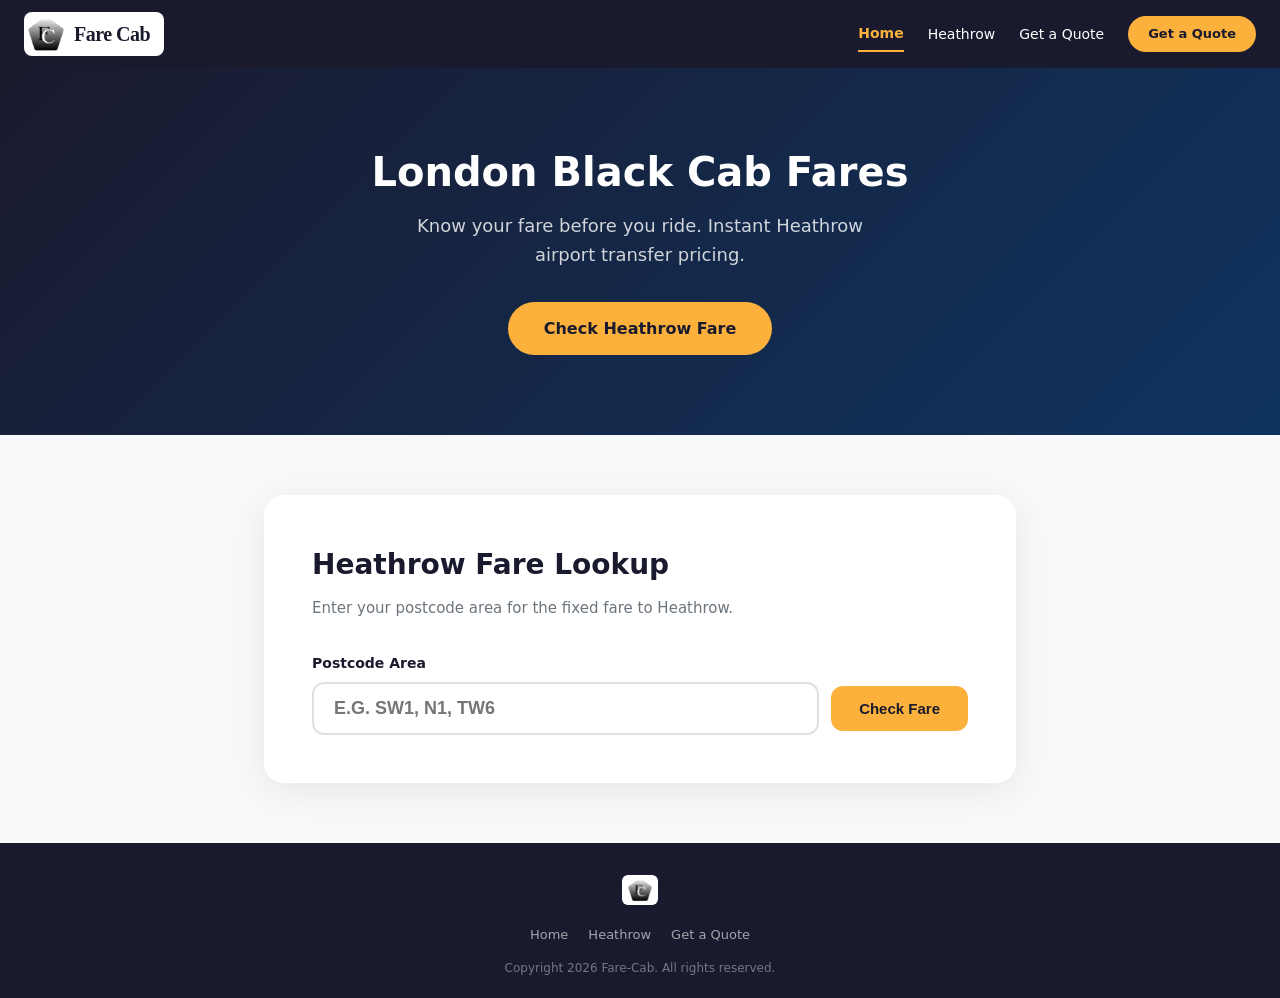
==== index.html @ 78f8176c "Homepage fare lookup, fix nav spacing, remove feature cards" ====
<!DOCTYPE html>
<html lang="en">
<head>
    <meta charset="UTF-8">
    <meta name="viewport" content="width=device-width, initial-scale=1.0">
    <link rel="icon" type="image/png" href="favicon-48.png" sizes="48x48"><link rel="icon" type="image/png" href="favicon-96.png" sizes="96x96"><link rel="icon" type="image/x-icon" href="favicon.ico" sizes="48x48">
    <title>Fare-Cab | London Black Cab Fares</title>
    <style>* { margin: 0; padding: 0; box-sizing: border-box; } body { font-family: 'Segoe UI', system-ui, -apple-system, sans-serif; color: #2d2d2d; line-height: 1.6; background: #f8f9fa; }
@media (max-width: 768px) {
.nav-links { display: none; flex-direction: column; position: absolute; top: 64px; left: 0; right: 0; background: #1a1a2e; padding: 20px; gap: 16px; z-index: 1000; }
.nav-links.open { display: flex; }
.nav-toggle { display: block; }
.nav-toggle span { display: block; width: 24px; height: 3px; background: #ffffff; margin: 5px 0; border-radius: 2px; transition: all .3s; }
.hero-title { font-size: 28px !important; }
.hero-sub { font-size: 15px !important; }
.lookup-card { padding: 28px 20px !important; }
.lookup-row { flex-direction: column !important; }
.quote-card { padding: 28px 20px !important; }
.quote-grid { grid-template-columns: 1fr !important; }
.fares-table-wrap { overflow-x: auto !important; }
}
@media (min-width: 769px) {
.nav-toggle { display: none; }
.nav-links { display: flex !important; gap: 24px; align-items: center; }
}
</style>
<style>.pf-1a887385 { padding: 60px 24px; max-width: 800px; margin: 0 auto; } 
.pf-fbf5e10d { background: #ffffff; border-radius: 20px; padding: 48px; box-shadow: 0 8px 40px rgba(0,0,0,0.08); } 
.pf-a11581a7 { font-size: 28px; font-weight: 700; color: #1a1a2e; margin-bottom: 8px; } 
.pf-2b8de749 { font-size: 15px; color: #6c757d; margin-bottom: 32px; } 
.pf-f66cd36b { font-size: 14px; font-weight: 600; color: #1a1a2e; display: block; margin-bottom: 8px; } 
.pf-32fd1089 { flex: 1; padding: 14px 20px; border: 2px solid #e0e0e0; border-radius: 12px; font-size: 18px; font-weight: 600; outline: none; transition: border-color 0.3s; text-transform: uppercase; } .pf-32fd1089:focus { border-color: #fbb13c; }
.pf-b61d4ce0 { background: #fbb13c; color: #1a1a2e; border: none; padding: 14px 28px; border-radius: 12px; font-size: 15px; font-weight: 700; cursor: pointer; white-space: nowrap; transition: background 0.3s; } .pf-b61d4ce0:hover { background: #e89f2c; }
.pf-0d9a05da { margin-top: 32px; padding: 24px; border-radius: 12px; display: none; } 
.pf-ad0eaaaa { background: linear-gradient(135deg, #1a1a2e 0%, #0f3460 100%); padding: 80px 24px; text-align: center; } 
.pf-1ff9defa { font-size: 40px; font-weight: 800; color: #ffffff; max-width: 600px; margin: 0 auto 16px; line-height: 1.2; } 
.pf-19fada97 { font-size: 18px; color: rgba(255,255,255,0.8); max-width: 500px; margin: 0 auto 32px; } 
.pf-fe93c050 { display: inline-block; background: #fbb13c; color: #1a1a2e; padding: 14px 36px; border-radius: 50px; font-size: 16px; font-weight: 700; text-decoration: none; transition: background 0.3s; } .pf-fe93c050:hover { background: #e89f2c; }
.pf-1504d279 { background: #1a1a2e; padding: 12px 24px; display: flex; align-items: center; justify-content: space-between; position: relative; } 
.pf-ad678292 { background: #ffffff; border-radius: 8px; padding: 4px 14px 4px 4px; display: inline-flex; align-items: center; gap: 10px; text-decoration: none; } 
.pf-19cdc2f0 { height: 36px; width: auto; display: block; } 
.pf-db6f24de { font-family: 'Times New Roman', Times, serif; font-size: 20px; font-weight: 700; color: #1a1a2e; letter-spacing: -0.5px; } 
.pf-901da50d { color: #ffffff; font-size: 14px; font-weight: 500; padding: 6px 0; text-decoration: none; transition: color 0.3s; } .pf-901da50d:hover { color: #fbb13c; }
.pf-6b4caa0c { color: #fbb13c; font-size: 14px; font-weight: 600; padding: 6px 0; text-decoration: none; border-bottom: 2px solid #fbb13c; } 
.pf-d33b09c8 { background: #fbb13c; color: #1a1a2e; padding: 8px 20px; border-radius: 50px; font-size: 13px; font-weight: 700; text-decoration: none; transition: background 0.3s; } .pf-d33b09c8:hover { background: #e89f2c; }
.pf-df01ed4a { background: #1a1a2e; color: #ffffff; padding: 32px 24px 20px; text-align: center; } 
.pf-5fcde384 { background: #ffffff; border-radius: 6px; padding: 3px 6px; display: inline-flex; align-items: center; margin-bottom: 8px; } 
.pf-787fdebc { height: 24px; width: auto; display: block; } 
.pf-9a309d29 { color: rgba(255,255,255,0.6); font-size: 13px; text-decoration: none; margin: 0 10px; transition: color 0.3s; } .pf-9a309d29:hover { color: #fbb13c; }
.pf-4c29e774 { font-size: 12px; color: rgba(255,255,255,0.4); margin-top: 12px; } </style>
</head>
<body>
    
    <script>
    function toggleNav() {
        document.getElementById('nav-links').classList.toggle('open');
    }
    </script>
    <nav class="pf-1504d279"><a href="index.html" class="pf-ad678292"><img src="logo.png" alt="Fare-Cab" class="pf-19cdc2f0" /><span class="pf-db6f24de">Fare Cab</span></a><div class="nav-toggle" onclick="toggleNav()"><span></span><span></span><span></span></div><div id="nav-links" class="nav-links"><a href="index.html" class="pf-6b4caa0c">Home</a><a href="heathrow.html" class="pf-901da50d">Heathrow</a><a href="quote.html" class="pf-901da50d">Get a Quote</a><a href="quote.html" class="pf-d33b09c8">Get a Quote</a></div></nav><section class="pf-ad0eaaaa"><h1 class="pf-1ff9defa" style="font-size: 40px;">London Black Cab Fares</h1><p class="pf-19fada97">Know your fare before you ride. Instant Heathrow airport transfer pricing.</p><a href="heathrow.html" class="pf-fe93c050">Check Heathrow Fare</a></section><section class="pf-1a887385"><div class="pf-fbf5e10d">
    <script>
    const FARES = {"BR1":{"cost":55.0,"zone":"Bromley"},"BR3":{"cost":58.0,"zone":"Beckenham"},"CR0":{"cost":45.0,"zone":"Croydon"},"CR2":{"cost":48.0,"zone":"South Croydon"},"DA1":{"cost":65.0,"zone":"Dartford"},"DA5":{"cost":68.0,"zone":"Bexley"},"E1":{"cost":52.0,"zone":"Whitechapel"},"E14":{"cost":48.0,"zone":"Canary Wharf"},"E15":{"cost":50.0,"zone":"Stratford"},"E2":{"cost":55.0,"zone":"Bethnal Green"},"EC1":{"cost":42.0,"zone":"Clerkenwell"},"EC2":{"cost":40.0,"zone":"City of London"},"EC4":{"cost":44.0,"zone":"Fleet Street"},"EN1":{"cost":60.0,"zone":"Enfield"},"EN3":{"cost":62.0,"zone":"Enfield Highway"},"EN5":{"cost":58.0,"zone":"Barnet"},"HA0":{"cost":28.0,"zone":"Wembley"},"HA1":{"cost":30.0,"zone":"Harrow"},"HA4":{"cost":35.0,"zone":"Ruislip"},"HA5":{"cost":32.0,"zone":"Pinner"},"HA7":{"cost":35.0,"zone":"Stanmore"},"HA9":{"cost":25.0,"zone":"Wembley Park"},"IG1":{"cost":60.0,"zone":"Ilford"},"IG3":{"cost":62.0,"zone":"Seven Kings"},"KT1":{"cost":28.0,"zone":"Kingston"},"KT3":{"cost":30.0,"zone":"New Malden"},"KT6":{"cost":32.0,"zone":"Surbiton"},"N1":{"cost":58.0,"zone":"Islington"},"N19":{"cost":65.0,"zone":"Archway"},"N5":{"cost":60.0,"zone":"Highbury"},"N7":{"cost":62.0,"zone":"Holloway"},"NW1":{"cost":50.0,"zone":"Camden"},"NW3":{"cost":52.0,"zone":"Hampstead"},"NW5":{"cost":55.0,"zone":"Kentish Town"},"NW8":{"cost":48.0,"zone":"St John's Wood"},"RM1":{"cost":70.0,"zone":"Romford"},"RM3":{"cost":72.0,"zone":"Harold Hill"},"SE1":{"cost":48.0,"zone":"South Bank"},"SE11":{"cost":50.0,"zone":"Lambeth"},"SE15":{"cost":55.0,"zone":"Peckham"},"SE5":{"cost":52.0,"zone":"Camberwell"},"SM1":{"cost":35.0,"zone":"Sutton"},"SM5":{"cost":38.0,"zone":"Carshalton"},"SW1":{"cost":45.0,"zone":"Westminster"},"SW11":{"cost":55.0,"zone":"Battersea"},"SW15":{"cost":58.0,"zone":"Putney"},"SW19":{"cost":52.0,"zone":"Wimbledon"},"SW3":{"cost":48.0,"zone":"Knightsbridge"},"SW5":{"cost":42.0,"zone":"Earl's Court"},"SW7":{"cost":44.0,"zone":"South Kensington"},"TW1":{"cost":25.0,"zone":"Twickenham"},"TW3":{"cost":22.0,"zone":"Hounslow"},"TW6":{"cost":12.0,"zone":"Heathrow"},"TW8":{"cost":18.0,"zone":"Brentford"},"TW9":{"cost":28.0,"zone":"Richmond"},"UB1":{"cost":30.0,"zone":"Southall"},"UB3":{"cost":20.0,"zone":"Hayes"},"UB6":{"cost":25.0,"zone":"Greenford"},"W1":{"cost":38.0,"zone":"West End"},"W11":{"cost":42.0,"zone":"Notting Hill"},"W14":{"cost":44.0,"zone":"West Kensington"},"W2":{"cost":36.0,"zone":"Paddington"},"W8":{"cost":40.0,"zone":"Kensington"},"WC1":{"cost":40.0,"zone":"Bloomsbury"},"WC2":{"cost":38.0,"zone":"Covent Garden"}};
    function lookupFare() {
        const input = document.getElementById('pcode');
        const result = document.getElementById('fresult');
        const raw = input.value.trim().toUpperCase();
        if (!raw) {
            result.style.display = 'block'; result.style.background = '#fff3cd'; result.style.color = '#856404';
            result.innerHTML = 'Enter a postcode area like SW1 or N1.'; return;
        }
        const exact = FARES[raw];
        if (exact) {
            result.style.background = '#d4edda'; result.style.color = '#155724';
            result.innerHTML = '<div style="font-size:14px">Fare from <strong>'+raw+'</strong> ('+exact.zone+') to Heathrow:</div>' +
                '<div style="font-size:36px;font-weight:800;color:#1a1a2e">£'+exact.cost.toFixed(2)+'</div>';
            result.style.display = 'block'; return;
        }
        let match=null, ml=0;
        for(const k of Object.keys(FARES)) { if(raw.startsWith(k)&&k.length>ml){ match=k;ml=k.length; } }
        if(match) {
            const f=FARES[match];
            result.style.background='#d4edda'; result.style.color='#155724';
            result.innerHTML='<div style="font-size:14px">Fare from <strong>'+match+'</strong> ('+f.zone+') to Heathrow:</div>'+
                '<div style="font-size:36px;font-weight:800;color:#1a1a2e">£'+f.cost.toFixed(2)+'</div>';
        } else {
            result.style.background='#fff3cd'; result.style.color='#856404';
            result.innerHTML='No fare data for "'+raw+'". Try SW1 or N1.';
        }
        result.style.display='block';
    }
    document.addEventListener('DOMContentLoaded',function(){
        document.getElementById('pcode').addEventListener('keydown',function(e){if(e.key==='Enter')lookupFare();});
    });
    </script><h2 class="pf-a11581a7">Heathrow Fare Lookup</h2><p class="pf-2b8de749">Enter your postcode area for the fixed fare to Heathrow.</p><div class="pf-f66cd36b">Postcode Area</div><div style="display: flex; gap: 12px; align-items: center; flex-wrap: wrap;"><input type="text" id="pcode" class="pf-32fd1089" placeholder="e.g. SW1, N1, TW6" maxlength="4" style="text-transform: uppercase; flex: 1; min-width: 140px;" /><button class="pf-b61d4ce0" onclick="lookupFare()">Check Fare</button></div><div id="fresult" class="pf-0d9a05da"></div></div></section><footer class="pf-df01ed4a"><div class="pf-5fcde384"><img src="logo.png" alt="Fare-Cab" class="pf-787fdebc" /></div><div style="margin-top: 8px;"><a href="index.html" class="pf-9a309d29">Home</a><a href="heathrow.html" class="pf-9a309d29">Heathrow</a><a href="quote.html" class="pf-9a309d29">Get a Quote</a></div><p class="pf-4c29e774">Copyright 2026 Fare-Cab. All rights reserved.</p></footer>
    
</body>
</html>
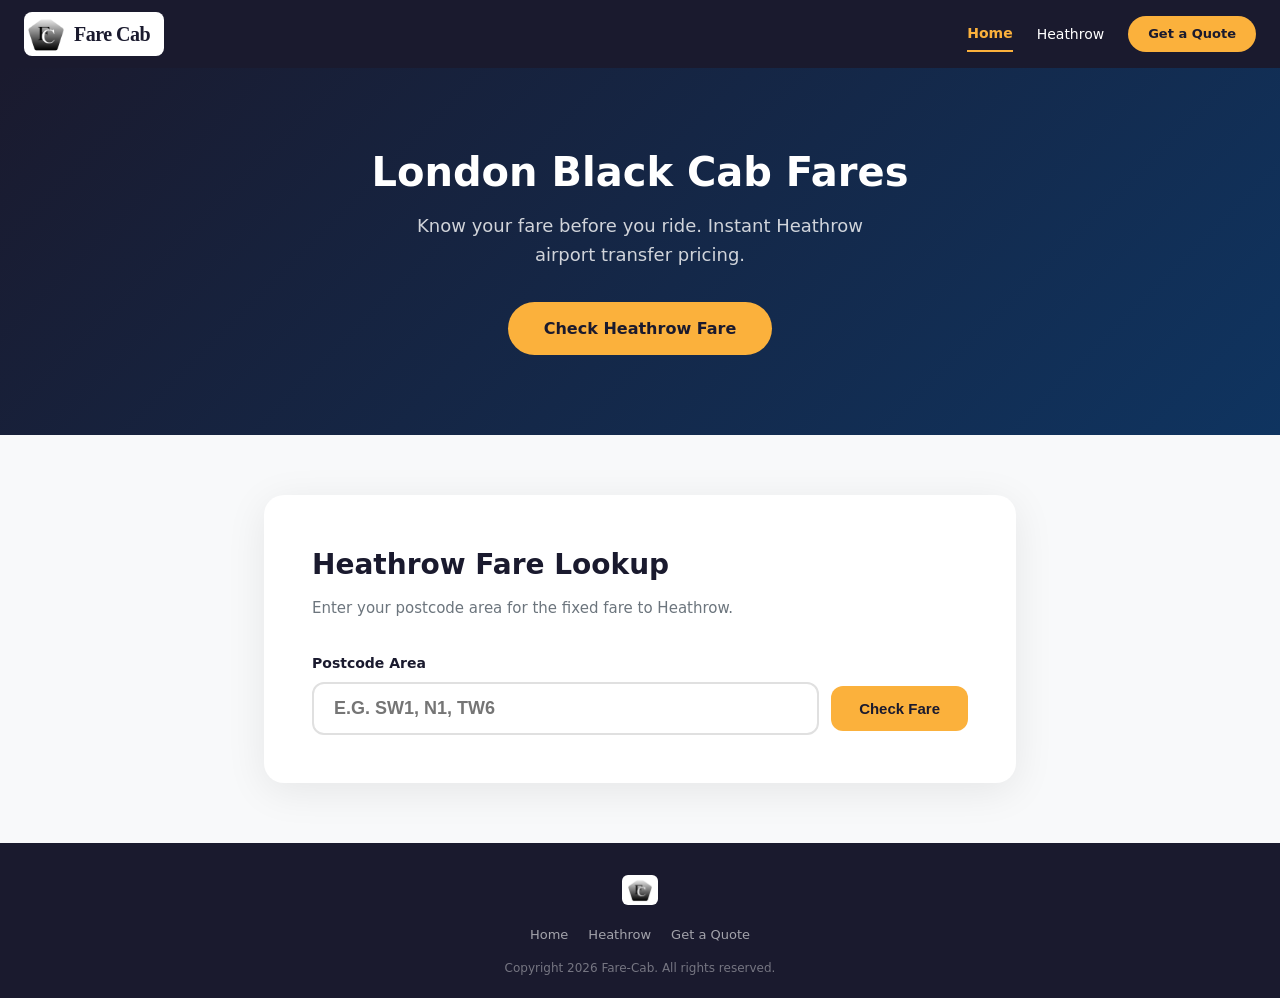
==== commit ba3c32b5: "Remove duplicate Get a Quote from nav links" ====
--- a/index.html
+++ b/index.html
@@ -56,7 +56,7 @@
         document.getElementById('nav-links').classList.toggle('open');
     }
     </script>
-    <nav class="pf-1504d279"><a href="index.html" class="pf-ad678292"><img src="logo.png" alt="Fare-Cab" class="pf-19cdc2f0" /><span class="pf-db6f24de">Fare Cab</span></a><div class="nav-toggle" onclick="toggleNav()"><span></span><span></span><span></span></div><div id="nav-links" class="nav-links"><a href="index.html" class="pf-6b4caa0c">Home</a><a href="heathrow.html" class="pf-901da50d">Heathrow</a><a href="quote.html" class="pf-901da50d">Get a Quote</a><a href="quote.html" class="pf-d33b09c8">Get a Quote</a></div></nav><section class="pf-ad0eaaaa"><h1 class="pf-1ff9defa" style="font-size: 40px;">London Black Cab Fares</h1><p class="pf-19fada97">Know your fare before you ride. Instant Heathrow airport transfer pricing.</p><a href="heathrow.html" class="pf-fe93c050">Check Heathrow Fare</a></section><section class="pf-1a887385"><div class="pf-fbf5e10d">
+    <nav class="pf-1504d279"><a href="index.html" class="pf-ad678292"><img src="logo.png" alt="Fare-Cab" class="pf-19cdc2f0" /><span class="pf-db6f24de">Fare Cab</span></a><div class="nav-toggle" onclick="toggleNav()"><span></span><span></span><span></span></div><div id="nav-links" class="nav-links"><a href="index.html" class="pf-6b4caa0c">Home</a><a href="heathrow.html" class="pf-901da50d">Heathrow</a><a href="quote.html" class="pf-d33b09c8">Get a Quote</a></div></nav><section class="pf-ad0eaaaa"><h1 class="pf-1ff9defa" style="font-size: 40px;">London Black Cab Fares</h1><p class="pf-19fada97">Know your fare before you ride. Instant Heathrow airport transfer pricing.</p><a href="heathrow.html" class="pf-fe93c050">Check Heathrow Fare</a></section><section class="pf-1a887385"><div class="pf-fbf5e10d">
     <script>
     const FARES = {"BR1":{"cost":55.0,"zone":"Bromley"},"BR3":{"cost":58.0,"zone":"Beckenham"},"CR0":{"cost":45.0,"zone":"Croydon"},"CR2":{"cost":48.0,"zone":"South Croydon"},"DA1":{"cost":65.0,"zone":"Dartford"},"DA5":{"cost":68.0,"zone":"Bexley"},"E1":{"cost":52.0,"zone":"Whitechapel"},"E14":{"cost":48.0,"zone":"Canary Wharf"},"E15":{"cost":50.0,"zone":"Stratford"},"E2":{"cost":55.0,"zone":"Bethnal Green"},"EC1":{"cost":42.0,"zone":"Clerkenwell"},"EC2":{"cost":40.0,"zone":"City of London"},"EC4":{"cost":44.0,"zone":"Fleet Street"},"EN1":{"cost":60.0,"zone":"Enfield"},"EN3":{"cost":62.0,"zone":"Enfield Highway"},"EN5":{"cost":58.0,"zone":"Barnet"},"HA0":{"cost":28.0,"zone":"Wembley"},"HA1":{"cost":30.0,"zone":"Harrow"},"HA4":{"cost":35.0,"zone":"Ruislip"},"HA5":{"cost":32.0,"zone":"Pinner"},"HA7":{"cost":35.0,"zone":"Stanmore"},"HA9":{"cost":25.0,"zone":"Wembley Park"},"IG1":{"cost":60.0,"zone":"Ilford"},"IG3":{"cost":62.0,"zone":"Seven Kings"},"KT1":{"cost":28.0,"zone":"Kingston"},"KT3":{"cost":30.0,"zone":"New Malden"},"KT6":{"cost":32.0,"zone":"Surbiton"},"N1":{"cost":58.0,"zone":"Islington"},"N19":{"cost":65.0,"zone":"Archway"},"N5":{"cost":60.0,"zone":"Highbury"},"N7":{"cost":62.0,"zone":"Holloway"},"NW1":{"cost":50.0,"zone":"Camden"},"NW3":{"cost":52.0,"zone":"Hampstead"},"NW5":{"cost":55.0,"zone":"Kentish Town"},"NW8":{"cost":48.0,"zone":"St John's Wood"},"RM1":{"cost":70.0,"zone":"Romford"},"RM3":{"cost":72.0,"zone":"Harold Hill"},"SE1":{"cost":48.0,"zone":"South Bank"},"SE11":{"cost":50.0,"zone":"Lambeth"},"SE15":{"cost":55.0,"zone":"Peckham"},"SE5":{"cost":52.0,"zone":"Camberwell"},"SM1":{"cost":35.0,"zone":"Sutton"},"SM5":{"cost":38.0,"zone":"Carshalton"},"SW1":{"cost":45.0,"zone":"Westminster"},"SW11":{"cost":55.0,"zone":"Battersea"},"SW15":{"cost":58.0,"zone":"Putney"},"SW19":{"cost":52.0,"zone":"Wimbledon"},"SW3":{"cost":48.0,"zone":"Knightsbridge"},"SW5":{"cost":42.0,"zone":"Earl's Court"},"SW7":{"cost":44.0,"zone":"South Kensington"},"TW1":{"cost":25.0,"zone":"Twickenham"},"TW3":{"cost":22.0,"zone":"Hounslow"},"TW6":{"cost":12.0,"zone":"Heathrow"},"TW8":{"cost":18.0,"zone":"Brentford"},"TW9":{"cost":28.0,"zone":"Richmond"},"UB1":{"cost":30.0,"zone":"Southall"},"UB3":{"cost":20.0,"zone":"Hayes"},"UB6":{"cost":25.0,"zone":"Greenford"},"W1":{"cost":38.0,"zone":"West End"},"W11":{"cost":42.0,"zone":"Notting Hill"},"W14":{"cost":44.0,"zone":"West Kensington"},"W2":{"cost":36.0,"zone":"Paddington"},"W8":{"cost":40.0,"zone":"Kensington"},"WC1":{"cost":40.0,"zone":"Bloomsbury"},"WC2":{"cost":38.0,"zone":"Covent Garden"}};
     function lookupFare() {
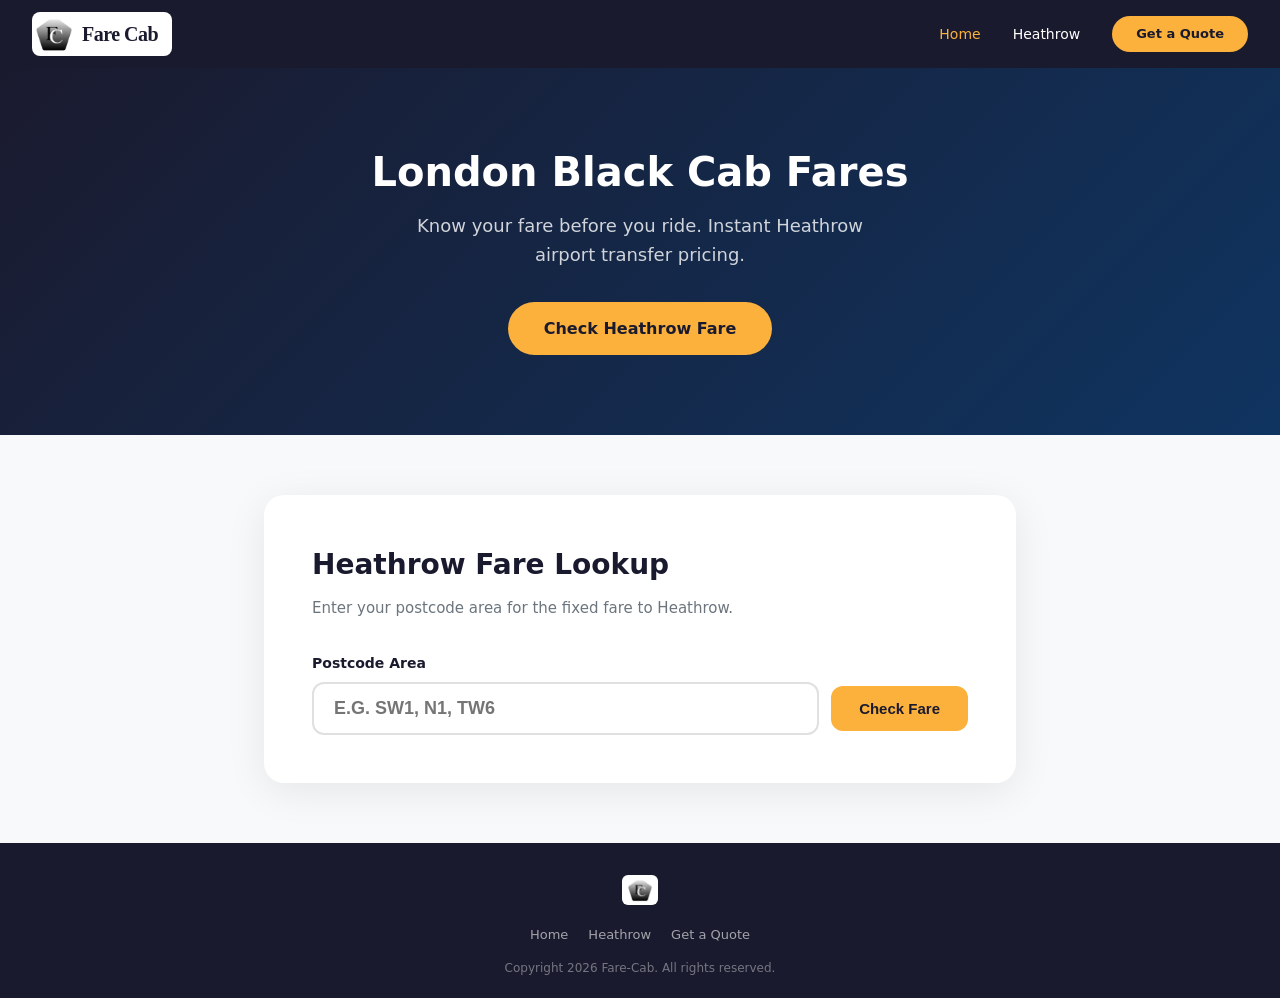
==== commit c8c93f51: "Fix nav spacing consistency across pages" ====
--- a/index.html
+++ b/index.html
@@ -7,7 +7,7 @@
     <title>Fare-Cab | London Black Cab Fares</title>
     <style>* { margin: 0; padding: 0; box-sizing: border-box; } body { font-family: 'Segoe UI', system-ui, -apple-system, sans-serif; color: #2d2d2d; line-height: 1.6; background: #f8f9fa; }
 @media (max-width: 768px) {
-.nav-links { display: none; flex-direction: column; position: absolute; top: 64px; left: 0; right: 0; background: #1a1a2e; padding: 20px; gap: 16px; z-index: 1000; }
+.nav-links { display: none; flex-direction: column; position: absolute; top: 64px; left: 0; right: 0; background: #1a1a2e; padding: 20px; gap: 20px; z-index: 1000; }
 .nav-links.open { display: flex; }
 .nav-toggle { display: block; }
 .nav-toggle span { display: block; width: 24px; height: 3px; background: #ffffff; margin: 5px 0; border-radius: 2px; transition: all .3s; }
@@ -21,7 +21,7 @@
 }
 @media (min-width: 769px) {
 .nav-toggle { display: none; }
-.nav-links { display: flex !important; gap: 24px; align-items: center; }
+.nav-links { display: flex !important; gap: 32px; align-items: center; }
 }
 </style>
 <style>.pf-1a887385 { padding: 60px 24px; max-width: 800px; margin: 0 auto; } 
@@ -36,13 +36,13 @@
 .pf-1ff9defa { font-size: 40px; font-weight: 800; color: #ffffff; max-width: 600px; margin: 0 auto 16px; line-height: 1.2; } 
 .pf-19fada97 { font-size: 18px; color: rgba(255,255,255,0.8); max-width: 500px; margin: 0 auto 32px; } 
 .pf-fe93c050 { display: inline-block; background: #fbb13c; color: #1a1a2e; padding: 14px 36px; border-radius: 50px; font-size: 16px; font-weight: 700; text-decoration: none; transition: background 0.3s; } .pf-fe93c050:hover { background: #e89f2c; }
-.pf-1504d279 { background: #1a1a2e; padding: 12px 24px; display: flex; align-items: center; justify-content: space-between; position: relative; } 
+.pf-78eaae21 { background: #1a1a2e; padding: 12px 32px; display: flex; align-items: center; justify-content: space-between; position: relative; } 
 .pf-ad678292 { background: #ffffff; border-radius: 8px; padding: 4px 14px 4px 4px; display: inline-flex; align-items: center; gap: 10px; text-decoration: none; } 
 .pf-19cdc2f0 { height: 36px; width: auto; display: block; } 
 .pf-db6f24de { font-family: 'Times New Roman', Times, serif; font-size: 20px; font-weight: 700; color: #1a1a2e; letter-spacing: -0.5px; } 
-.pf-901da50d { color: #ffffff; font-size: 14px; font-weight: 500; padding: 6px 0; text-decoration: none; transition: color 0.3s; } .pf-901da50d:hover { color: #fbb13c; }
-.pf-6b4caa0c { color: #fbb13c; font-size: 14px; font-weight: 600; padding: 6px 0; text-decoration: none; border-bottom: 2px solid #fbb13c; } 
-.pf-d33b09c8 { background: #fbb13c; color: #1a1a2e; padding: 8px 20px; border-radius: 50px; font-size: 13px; font-weight: 700; text-decoration: none; transition: background 0.3s; } .pf-d33b09c8:hover { background: #e89f2c; }
+.pf-ea7c2ae4 { color: #ffffff; font-size: 14px; font-weight: 500; padding: 8px 0; text-decoration: none; transition: color 0.3s; } .pf-ea7c2ae4:hover { color: #fbb13c; }
+.pf-c672b7ba { color: #fbb13c; font-size: 14px; font-weight: 500; padding: 8px 0; text-decoration: none; } 
+.pf-2a8c8ec6 { background: #fbb13c; color: #1a1a2e; padding: 8px 24px; border-radius: 50px; font-size: 13px; font-weight: 700; text-decoration: none; transition: background 0.3s; } .pf-2a8c8ec6:hover { background: #e89f2c; }
 .pf-df01ed4a { background: #1a1a2e; color: #ffffff; padding: 32px 24px 20px; text-align: center; } 
 .pf-5fcde384 { background: #ffffff; border-radius: 6px; padding: 3px 6px; display: inline-flex; align-items: center; margin-bottom: 8px; } 
 .pf-787fdebc { height: 24px; width: auto; display: block; } 
@@ -56,7 +56,7 @@
         document.getElementById('nav-links').classList.toggle('open');
     }
     </script>
-    <nav class="pf-1504d279"><a href="index.html" class="pf-ad678292"><img src="logo.png" alt="Fare-Cab" class="pf-19cdc2f0" /><span class="pf-db6f24de">Fare Cab</span></a><div class="nav-toggle" onclick="toggleNav()"><span></span><span></span><span></span></div><div id="nav-links" class="nav-links"><a href="index.html" class="pf-6b4caa0c">Home</a><a href="heathrow.html" class="pf-901da50d">Heathrow</a><a href="quote.html" class="pf-d33b09c8">Get a Quote</a></div></nav><section class="pf-ad0eaaaa"><h1 class="pf-1ff9defa" style="font-size: 40px;">London Black Cab Fares</h1><p class="pf-19fada97">Know your fare before you ride. Instant Heathrow airport transfer pricing.</p><a href="heathrow.html" class="pf-fe93c050">Check Heathrow Fare</a></section><section class="pf-1a887385"><div class="pf-fbf5e10d">
+    <nav class="pf-78eaae21"><a href="index.html" class="pf-ad678292"><img src="logo.png" alt="Fare-Cab" class="pf-19cdc2f0" /><span class="pf-db6f24de">Fare Cab</span></a><div class="nav-toggle" onclick="toggleNav()"><span></span><span></span><span></span></div><div id="nav-links" class="nav-links"><a href="index.html" class="pf-c672b7ba">Home</a><a href="heathrow.html" class="pf-ea7c2ae4">Heathrow</a><a href="quote.html" class="pf-2a8c8ec6">Get a Quote</a></div></nav><section class="pf-ad0eaaaa"><h1 class="pf-1ff9defa" style="font-size: 40px;">London Black Cab Fares</h1><p class="pf-19fada97">Know your fare before you ride. Instant Heathrow airport transfer pricing.</p><a href="heathrow.html" class="pf-fe93c050">Check Heathrow Fare</a></section><section class="pf-1a887385"><div class="pf-fbf5e10d">
     <script>
     const FARES = {"BR1":{"cost":55.0,"zone":"Bromley"},"BR3":{"cost":58.0,"zone":"Beckenham"},"CR0":{"cost":45.0,"zone":"Croydon"},"CR2":{"cost":48.0,"zone":"South Croydon"},"DA1":{"cost":65.0,"zone":"Dartford"},"DA5":{"cost":68.0,"zone":"Bexley"},"E1":{"cost":52.0,"zone":"Whitechapel"},"E14":{"cost":48.0,"zone":"Canary Wharf"},"E15":{"cost":50.0,"zone":"Stratford"},"E2":{"cost":55.0,"zone":"Bethnal Green"},"EC1":{"cost":42.0,"zone":"Clerkenwell"},"EC2":{"cost":40.0,"zone":"City of London"},"EC4":{"cost":44.0,"zone":"Fleet Street"},"EN1":{"cost":60.0,"zone":"Enfield"},"EN3":{"cost":62.0,"zone":"Enfield Highway"},"EN5":{"cost":58.0,"zone":"Barnet"},"HA0":{"cost":28.0,"zone":"Wembley"},"HA1":{"cost":30.0,"zone":"Harrow"},"HA4":{"cost":35.0,"zone":"Ruislip"},"HA5":{"cost":32.0,"zone":"Pinner"},"HA7":{"cost":35.0,"zone":"Stanmore"},"HA9":{"cost":25.0,"zone":"Wembley Park"},"IG1":{"cost":60.0,"zone":"Ilford"},"IG3":{"cost":62.0,"zone":"Seven Kings"},"KT1":{"cost":28.0,"zone":"Kingston"},"KT3":{"cost":30.0,"zone":"New Malden"},"KT6":{"cost":32.0,"zone":"Surbiton"},"N1":{"cost":58.0,"zone":"Islington"},"N19":{"cost":65.0,"zone":"Archway"},"N5":{"cost":60.0,"zone":"Highbury"},"N7":{"cost":62.0,"zone":"Holloway"},"NW1":{"cost":50.0,"zone":"Camden"},"NW3":{"cost":52.0,"zone":"Hampstead"},"NW5":{"cost":55.0,"zone":"Kentish Town"},"NW8":{"cost":48.0,"zone":"St John's Wood"},"RM1":{"cost":70.0,"zone":"Romford"},"RM3":{"cost":72.0,"zone":"Harold Hill"},"SE1":{"cost":48.0,"zone":"South Bank"},"SE11":{"cost":50.0,"zone":"Lambeth"},"SE15":{"cost":55.0,"zone":"Peckham"},"SE5":{"cost":52.0,"zone":"Camberwell"},"SM1":{"cost":35.0,"zone":"Sutton"},"SM5":{"cost":38.0,"zone":"Carshalton"},"SW1":{"cost":45.0,"zone":"Westminster"},"SW11":{"cost":55.0,"zone":"Battersea"},"SW15":{"cost":58.0,"zone":"Putney"},"SW19":{"cost":52.0,"zone":"Wimbledon"},"SW3":{"cost":48.0,"zone":"Knightsbridge"},"SW5":{"cost":42.0,"zone":"Earl's Court"},"SW7":{"cost":44.0,"zone":"South Kensington"},"TW1":{"cost":25.0,"zone":"Twickenham"},"TW3":{"cost":22.0,"zone":"Hounslow"},"TW6":{"cost":12.0,"zone":"Heathrow"},"TW8":{"cost":18.0,"zone":"Brentford"},"TW9":{"cost":28.0,"zone":"Richmond"},"UB1":{"cost":30.0,"zone":"Southall"},"UB3":{"cost":20.0,"zone":"Hayes"},"UB6":{"cost":25.0,"zone":"Greenford"},"W1":{"cost":38.0,"zone":"West End"},"W11":{"cost":42.0,"zone":"Notting Hill"},"W14":{"cost":44.0,"zone":"West Kensington"},"W2":{"cost":36.0,"zone":"Paddington"},"W8":{"cost":40.0,"zone":"Kensington"},"WC1":{"cost":40.0,"zone":"Bloomsbury"},"WC2":{"cost":38.0,"zone":"Covent Garden"}};
     function lookupFare() {
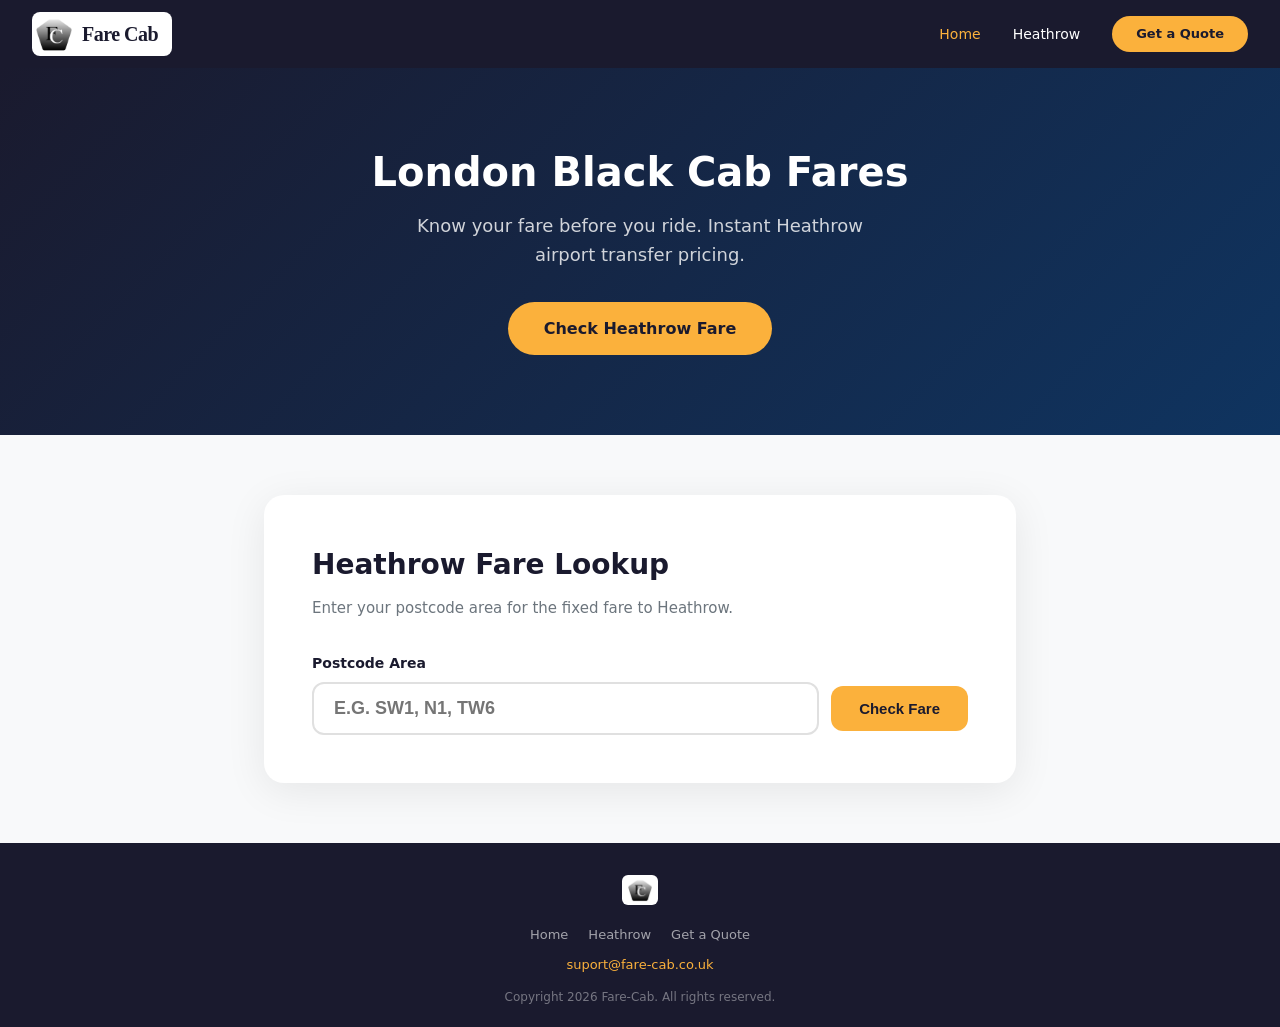
==== commit 46d7519c: "Add suport@fare-cab.co.uk to footer and quote error" ====
--- a/index.html
+++ b/index.html
@@ -56,7 +56,7 @@
         document.getElementById('nav-links').classList.toggle('open');
     }
     </script>
-    <nav class="pf-78eaae21"><a href="index.html" class="pf-ad678292"><img src="logo.png" alt="Fare-Cab" class="pf-19cdc2f0" /><span class="pf-db6f24de">Fare Cab</span></a><div class="nav-toggle" onclick="toggleNav()"><span></span><span></span><span></span></div><div id="nav-links" class="nav-links"><a href="index.html" class="pf-c672b7ba">Home</a><a href="heathrow.html" class="pf-ea7c2ae4">Heathrow</a><a href="quote.html" class="pf-2a8c8ec6">Get a Quote</a></div></nav><section class="pf-ad0eaaaa"><h1 class="pf-1ff9defa" style="font-size: 40px;">London Black Cab Fares</h1><p class="pf-19fada97">Know your fare before you ride. Instant Heathrow airport transfer pricing.</p><a href="heathrow.html" class="pf-fe93c050">Check Heathrow Fare</a></section><section class="pf-1a887385"><div class="pf-fbf5e10d">
+    <nav class="pf-78eaae21"><a href="index.html" class="pf-ad678292"><img src="logo.png" alt="Fare-Cab" class="pf-19cdc2f0" /><span class="pf-db6f24de">Fare Cab</span></a><div class="nav-toggle" onclick="toggleNav()"><span></span><span></span><span></span></div><div id="nav-links" class="nav-links"><a href="index.html" class="pf-c672b7ba">Home</a><a href="heathrow.html" class="pf-ea7c2ae4">Heathrow</a><a href="quote.html" class="pf-2a8c8ec6">Get a Quote</a></div></nav><section class="pf-ad0eaaaa"><h1 class="pf-1ff9defa hero-title" style="font-size: 40px;">London Black Cab Fares</h1><p class="pf-19fada97 hero-sub">Know your fare before you ride. Instant Heathrow airport transfer pricing.</p><a href="heathrow.html" class="pf-fe93c050">Check Heathrow Fare</a></section><section class="pf-1a887385"><div class="pf-fbf5e10d lookup-card">
     <script>
     const FARES = {"BR1":{"cost":55.0,"zone":"Bromley"},"BR3":{"cost":58.0,"zone":"Beckenham"},"CR0":{"cost":45.0,"zone":"Croydon"},"CR2":{"cost":48.0,"zone":"South Croydon"},"DA1":{"cost":65.0,"zone":"Dartford"},"DA5":{"cost":68.0,"zone":"Bexley"},"E1":{"cost":52.0,"zone":"Whitechapel"},"E14":{"cost":48.0,"zone":"Canary Wharf"},"E15":{"cost":50.0,"zone":"Stratford"},"E2":{"cost":55.0,"zone":"Bethnal Green"},"EC1":{"cost":42.0,"zone":"Clerkenwell"},"EC2":{"cost":40.0,"zone":"City of London"},"EC4":{"cost":44.0,"zone":"Fleet Street"},"EN1":{"cost":60.0,"zone":"Enfield"},"EN3":{"cost":62.0,"zone":"Enfield Highway"},"EN5":{"cost":58.0,"zone":"Barnet"},"HA0":{"cost":28.0,"zone":"Wembley"},"HA1":{"cost":30.0,"zone":"Harrow"},"HA4":{"cost":35.0,"zone":"Ruislip"},"HA5":{"cost":32.0,"zone":"Pinner"},"HA7":{"cost":35.0,"zone":"Stanmore"},"HA9":{"cost":25.0,"zone":"Wembley Park"},"IG1":{"cost":60.0,"zone":"Ilford"},"IG3":{"cost":62.0,"zone":"Seven Kings"},"KT1":{"cost":28.0,"zone":"Kingston"},"KT3":{"cost":30.0,"zone":"New Malden"},"KT6":{"cost":32.0,"zone":"Surbiton"},"N1":{"cost":58.0,"zone":"Islington"},"N19":{"cost":65.0,"zone":"Archway"},"N5":{"cost":60.0,"zone":"Highbury"},"N7":{"cost":62.0,"zone":"Holloway"},"NW1":{"cost":50.0,"zone":"Camden"},"NW3":{"cost":52.0,"zone":"Hampstead"},"NW5":{"cost":55.0,"zone":"Kentish Town"},"NW8":{"cost":48.0,"zone":"St John's Wood"},"RM1":{"cost":70.0,"zone":"Romford"},"RM3":{"cost":72.0,"zone":"Harold Hill"},"SE1":{"cost":48.0,"zone":"South Bank"},"SE11":{"cost":50.0,"zone":"Lambeth"},"SE15":{"cost":55.0,"zone":"Peckham"},"SE5":{"cost":52.0,"zone":"Camberwell"},"SM1":{"cost":35.0,"zone":"Sutton"},"SM5":{"cost":38.0,"zone":"Carshalton"},"SW1":{"cost":45.0,"zone":"Westminster"},"SW11":{"cost":55.0,"zone":"Battersea"},"SW15":{"cost":58.0,"zone":"Putney"},"SW19":{"cost":52.0,"zone":"Wimbledon"},"SW3":{"cost":48.0,"zone":"Knightsbridge"},"SW5":{"cost":42.0,"zone":"Earl's Court"},"SW7":{"cost":44.0,"zone":"South Kensington"},"TW1":{"cost":25.0,"zone":"Twickenham"},"TW3":{"cost":22.0,"zone":"Hounslow"},"TW6":{"cost":12.0,"zone":"Heathrow"},"TW8":{"cost":18.0,"zone":"Brentford"},"TW9":{"cost":28.0,"zone":"Richmond"},"UB1":{"cost":30.0,"zone":"Southall"},"UB3":{"cost":20.0,"zone":"Hayes"},"UB6":{"cost":25.0,"zone":"Greenford"},"W1":{"cost":38.0,"zone":"West End"},"W11":{"cost":42.0,"zone":"Notting Hill"},"W14":{"cost":44.0,"zone":"West Kensington"},"W2":{"cost":36.0,"zone":"Paddington"},"W8":{"cost":40.0,"zone":"Kensington"},"WC1":{"cost":40.0,"zone":"Bloomsbury"},"WC2":{"cost":38.0,"zone":"Covent Garden"}};
     function lookupFare() {
@@ -90,7 +90,7 @@
     document.addEventListener('DOMContentLoaded',function(){
         document.getElementById('pcode').addEventListener('keydown',function(e){if(e.key==='Enter')lookupFare();});
     });
-    </script><h2 class="pf-a11581a7">Heathrow Fare Lookup</h2><p class="pf-2b8de749">Enter your postcode area for the fixed fare to Heathrow.</p><div class="pf-f66cd36b">Postcode Area</div><div style="display: flex; gap: 12px; align-items: center; flex-wrap: wrap;"><input type="text" id="pcode" class="pf-32fd1089" placeholder="e.g. SW1, N1, TW6" maxlength="4" style="text-transform: uppercase; flex: 1; min-width: 140px;" /><button class="pf-b61d4ce0" onclick="lookupFare()">Check Fare</button></div><div id="fresult" class="pf-0d9a05da"></div></div></section><footer class="pf-df01ed4a"><div class="pf-5fcde384"><img src="logo.png" alt="Fare-Cab" class="pf-787fdebc" /></div><div style="margin-top: 8px;"><a href="index.html" class="pf-9a309d29">Home</a><a href="heathrow.html" class="pf-9a309d29">Heathrow</a><a href="quote.html" class="pf-9a309d29">Get a Quote</a></div><p class="pf-4c29e774">Copyright 2026 Fare-Cab. All rights reserved.</p></footer>
+    </script><h2 class="pf-a11581a7">Heathrow Fare Lookup</h2><p class="pf-2b8de749">Enter your postcode area for the fixed fare to Heathrow.</p><div class="pf-f66cd36b">Postcode Area</div><div class="lookup-row" style="display: flex; gap: 12px; align-items: center; flex-wrap: wrap;"><input type="text" id="pcode" class="pf-32fd1089" placeholder="e.g. SW1, N1, TW6" maxlength="4" style="text-transform: uppercase; flex: 1; min-width: 140px;" /><button class="pf-b61d4ce0" onclick="lookupFare()">Check Fare</button></div><div id="fresult" class="pf-0d9a05da"></div></div></section><footer class="pf-df01ed4a"><div class="pf-5fcde384"><img src="logo.png" alt="Fare-Cab" class="pf-787fdebc" /></div><div style="margin-top: 8px;"><a href="index.html" class="pf-9a309d29">Home</a><a href="heathrow.html" class="pf-9a309d29">Heathrow</a><a href="quote.html" class="pf-9a309d29">Get a Quote</a></div><p style="margin-top: 8px; font-size: 13px; color: rgba(255,255,255,0.6);"><a href="mailto:suport@fare-cab.co.uk" style="color: #fbb13c; text-decoration: none;">suport@fare-cab.co.uk</a></p><p class="pf-4c29e774">Copyright 2026 Fare-Cab. All rights reserved.</p></footer>
     
 </body>
 </html>
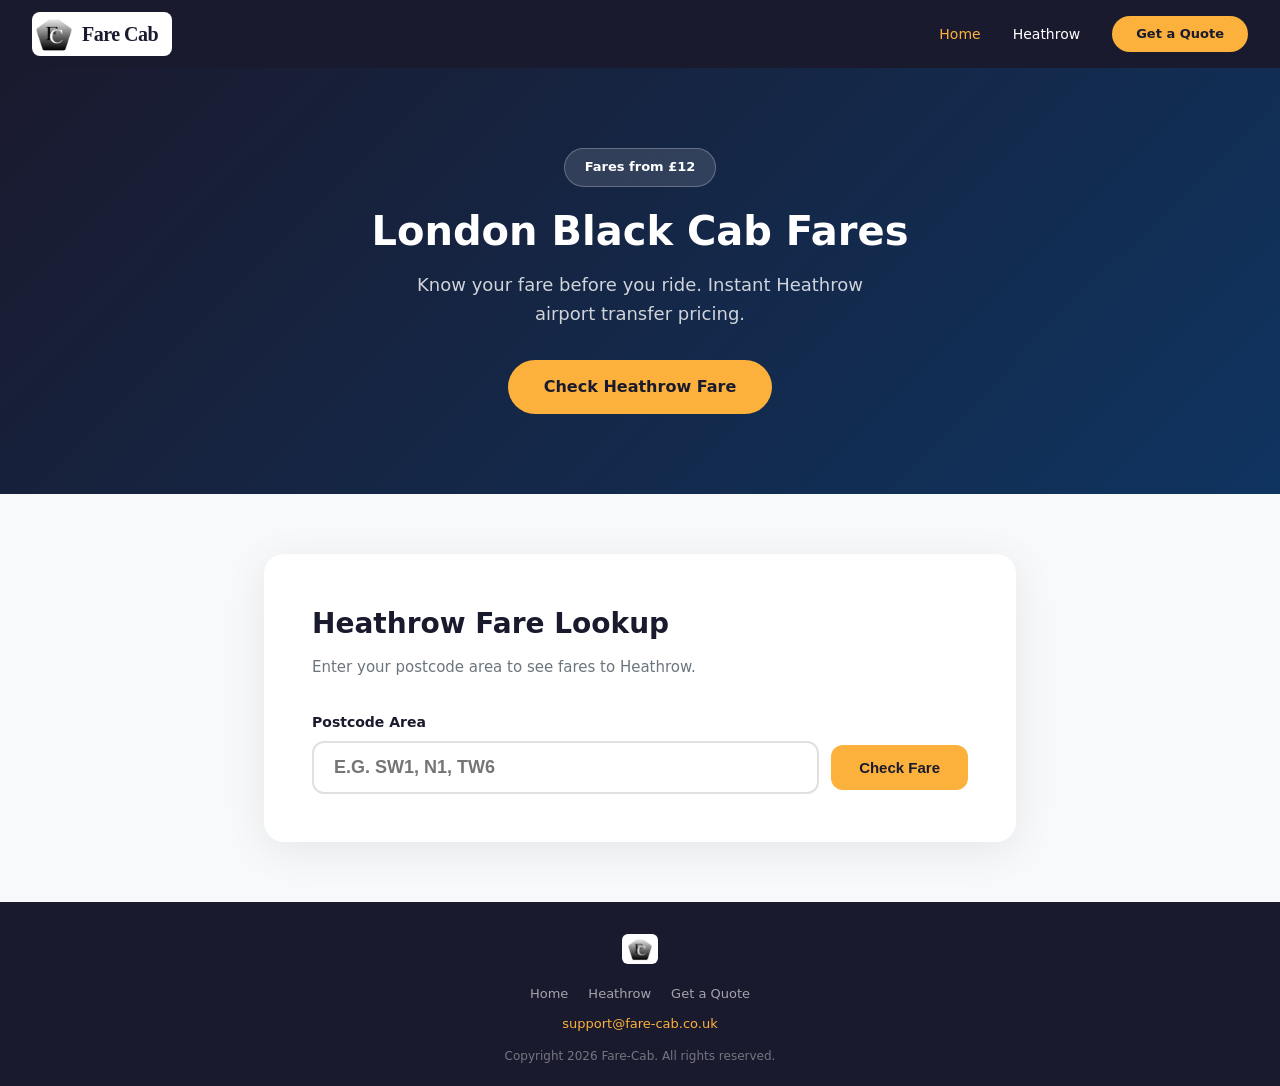
==== commit d72cd1dd: "Show 'from' pricing, fix support email, add hero price badge" ====
--- a/index.html
+++ b/index.html
@@ -36,6 +36,7 @@
 .pf-1ff9defa { font-size: 40px; font-weight: 800; color: #ffffff; max-width: 600px; margin: 0 auto 16px; line-height: 1.2; } 
 .pf-19fada97 { font-size: 18px; color: rgba(255,255,255,0.8); max-width: 500px; margin: 0 auto 32px; } 
 .pf-fe93c050 { display: inline-block; background: #fbb13c; color: #1a1a2e; padding: 14px 36px; border-radius: 50px; font-size: 16px; font-weight: 700; text-decoration: none; transition: background 0.3s; } .pf-fe93c050:hover { background: #e89f2c; }
+.pf-05a0f8f0 { display: inline-block; background: rgba(255,255,255,0.12); border: 1px solid rgba(255,255,255,0.25); color: #fff; padding: 8px 20px; border-radius: 50px; font-size: 13px; font-weight: 600; margin-bottom: 20px; } 
 .pf-78eaae21 { background: #1a1a2e; padding: 12px 32px; display: flex; align-items: center; justify-content: space-between; position: relative; } 
 .pf-ad678292 { background: #ffffff; border-radius: 8px; padding: 4px 14px 4px 4px; display: inline-flex; align-items: center; gap: 10px; text-decoration: none; } 
 .pf-19cdc2f0 { height: 36px; width: auto; display: block; } 
@@ -56,7 +57,7 @@
         document.getElementById('nav-links').classList.toggle('open');
     }
     </script>
-    <nav class="pf-78eaae21"><a href="index.html" class="pf-ad678292"><img src="logo.png" alt="Fare-Cab" class="pf-19cdc2f0" /><span class="pf-db6f24de">Fare Cab</span></a><div class="nav-toggle" onclick="toggleNav()"><span></span><span></span><span></span></div><div id="nav-links" class="nav-links"><a href="index.html" class="pf-c672b7ba">Home</a><a href="heathrow.html" class="pf-ea7c2ae4">Heathrow</a><a href="quote.html" class="pf-2a8c8ec6">Get a Quote</a></div></nav><section class="pf-ad0eaaaa"><h1 class="pf-1ff9defa hero-title" style="font-size: 40px;">London Black Cab Fares</h1><p class="pf-19fada97 hero-sub">Know your fare before you ride. Instant Heathrow airport transfer pricing.</p><a href="heathrow.html" class="pf-fe93c050">Check Heathrow Fare</a></section><section class="pf-1a887385"><div class="pf-fbf5e10d lookup-card">
+    <nav class="pf-78eaae21"><a href="index.html" class="pf-ad678292"><img src="logo.png" alt="Fare-Cab" class="pf-19cdc2f0" /><span class="pf-db6f24de">Fare Cab</span></a><div class="nav-toggle" onclick="toggleNav()"><span></span><span></span><span></span></div><div id="nav-links" class="nav-links"><a href="index.html" class="pf-c672b7ba">Home</a><a href="heathrow.html" class="pf-ea7c2ae4">Heathrow</a><a href="quote.html" class="pf-2a8c8ec6">Get a Quote</a></div></nav><section class="pf-ad0eaaaa"><span class="pf-05a0f8f0">Fares from £12</span><h1 class="pf-1ff9defa hero-title" style="font-size: 40px;">London Black Cab Fares</h1><p class="pf-19fada97 hero-sub">Know your fare before you ride. Instant Heathrow airport transfer pricing.</p><a href="heathrow.html" class="pf-fe93c050">Check Heathrow Fare</a></section><section class="pf-1a887385"><div class="pf-fbf5e10d lookup-card">
     <script>
     const FARES = {"BR1":{"cost":55.0,"zone":"Bromley"},"BR3":{"cost":58.0,"zone":"Beckenham"},"CR0":{"cost":45.0,"zone":"Croydon"},"CR2":{"cost":48.0,"zone":"South Croydon"},"DA1":{"cost":65.0,"zone":"Dartford"},"DA5":{"cost":68.0,"zone":"Bexley"},"E1":{"cost":52.0,"zone":"Whitechapel"},"E14":{"cost":48.0,"zone":"Canary Wharf"},"E15":{"cost":50.0,"zone":"Stratford"},"E2":{"cost":55.0,"zone":"Bethnal Green"},"EC1":{"cost":42.0,"zone":"Clerkenwell"},"EC2":{"cost":40.0,"zone":"City of London"},"EC4":{"cost":44.0,"zone":"Fleet Street"},"EN1":{"cost":60.0,"zone":"Enfield"},"EN3":{"cost":62.0,"zone":"Enfield Highway"},"EN5":{"cost":58.0,"zone":"Barnet"},"HA0":{"cost":28.0,"zone":"Wembley"},"HA1":{"cost":30.0,"zone":"Harrow"},"HA4":{"cost":35.0,"zone":"Ruislip"},"HA5":{"cost":32.0,"zone":"Pinner"},"HA7":{"cost":35.0,"zone":"Stanmore"},"HA9":{"cost":25.0,"zone":"Wembley Park"},"IG1":{"cost":60.0,"zone":"Ilford"},"IG3":{"cost":62.0,"zone":"Seven Kings"},"KT1":{"cost":28.0,"zone":"Kingston"},"KT3":{"cost":30.0,"zone":"New Malden"},"KT6":{"cost":32.0,"zone":"Surbiton"},"N1":{"cost":58.0,"zone":"Islington"},"N19":{"cost":65.0,"zone":"Archway"},"N5":{"cost":60.0,"zone":"Highbury"},"N7":{"cost":62.0,"zone":"Holloway"},"NW1":{"cost":50.0,"zone":"Camden"},"NW3":{"cost":52.0,"zone":"Hampstead"},"NW5":{"cost":55.0,"zone":"Kentish Town"},"NW8":{"cost":48.0,"zone":"St John's Wood"},"RM1":{"cost":70.0,"zone":"Romford"},"RM3":{"cost":72.0,"zone":"Harold Hill"},"SE1":{"cost":48.0,"zone":"South Bank"},"SE11":{"cost":50.0,"zone":"Lambeth"},"SE15":{"cost":55.0,"zone":"Peckham"},"SE5":{"cost":52.0,"zone":"Camberwell"},"SM1":{"cost":35.0,"zone":"Sutton"},"SM5":{"cost":38.0,"zone":"Carshalton"},"SW1":{"cost":45.0,"zone":"Westminster"},"SW11":{"cost":55.0,"zone":"Battersea"},"SW15":{"cost":58.0,"zone":"Putney"},"SW19":{"cost":52.0,"zone":"Wimbledon"},"SW3":{"cost":48.0,"zone":"Knightsbridge"},"SW5":{"cost":42.0,"zone":"Earl's Court"},"SW7":{"cost":44.0,"zone":"South Kensington"},"TW1":{"cost":25.0,"zone":"Twickenham"},"TW3":{"cost":22.0,"zone":"Hounslow"},"TW6":{"cost":12.0,"zone":"Heathrow"},"TW8":{"cost":18.0,"zone":"Brentford"},"TW9":{"cost":28.0,"zone":"Richmond"},"UB1":{"cost":30.0,"zone":"Southall"},"UB3":{"cost":20.0,"zone":"Hayes"},"UB6":{"cost":25.0,"zone":"Greenford"},"W1":{"cost":38.0,"zone":"West End"},"W11":{"cost":42.0,"zone":"Notting Hill"},"W14":{"cost":44.0,"zone":"West Kensington"},"W2":{"cost":36.0,"zone":"Paddington"},"W8":{"cost":40.0,"zone":"Kensington"},"WC1":{"cost":40.0,"zone":"Bloomsbury"},"WC2":{"cost":38.0,"zone":"Covent Garden"}};
     function lookupFare() {
@@ -67,21 +68,20 @@
             result.style.display = 'block'; result.style.background = '#fff3cd'; result.style.color = '#856404';
             result.innerHTML = 'Enter a postcode area like SW1 or N1.'; return;
         }
+        function show(prefix, zone) {
+            const f = FARES[prefix];
+            result.style.background = '#d4edda'; result.style.color = '#155724';
+            result.innerHTML = '<div style="font-size:14px">Fares from <strong>'+prefix+'</strong> ('+zone+') to Heathrow:</div>' +
+                '<div style="font-size:36px;font-weight:800;color:#1a1a2e">from £'+Math.round(f.cost)+'</div>' +
+                '<div style="font-size:12px;margin-top:6px;opacity:.75">Fixed price, no hidden extras.</div>';
+            result.style.display = 'block';
+        }
         const exact = FARES[raw];
-        if (exact) {
-            result.style.background = '#d4edda'; result.style.color = '#155724';
-            result.innerHTML = '<div style="font-size:14px">Fare from <strong>'+raw+'</strong> ('+exact.zone+') to Heathrow:</div>' +
-                '<div style="font-size:36px;font-weight:800;color:#1a1a2e">£'+exact.cost.toFixed(2)+'</div>';
-            result.style.display = 'block'; return;
-        }
+        if (exact) { show(raw, exact.zone); return; }
         let match=null, ml=0;
         for(const k of Object.keys(FARES)) { if(raw.startsWith(k)&&k.length>ml){ match=k;ml=k.length; } }
-        if(match) {
-            const f=FARES[match];
-            result.style.background='#d4edda'; result.style.color='#155724';
-            result.innerHTML='<div style="font-size:14px">Fare from <strong>'+match+'</strong> ('+f.zone+') to Heathrow:</div>'+
-                '<div style="font-size:36px;font-weight:800;color:#1a1a2e">£'+f.cost.toFixed(2)+'</div>';
-        } else {
+        if(match) { show(match, FARES[match].zone); }
+        else {
             result.style.background='#fff3cd'; result.style.color='#856404';
             result.innerHTML='No fare data for "'+raw+'". Try SW1 or N1.';
         }
@@ -90,7 +90,7 @@
     document.addEventListener('DOMContentLoaded',function(){
         document.getElementById('pcode').addEventListener('keydown',function(e){if(e.key==='Enter')lookupFare();});
     });
-    </script><h2 class="pf-a11581a7">Heathrow Fare Lookup</h2><p class="pf-2b8de749">Enter your postcode area for the fixed fare to Heathrow.</p><div class="pf-f66cd36b">Postcode Area</div><div class="lookup-row" style="display: flex; gap: 12px; align-items: center; flex-wrap: wrap;"><input type="text" id="pcode" class="pf-32fd1089" placeholder="e.g. SW1, N1, TW6" maxlength="4" style="text-transform: uppercase; flex: 1; min-width: 140px;" /><button class="pf-b61d4ce0" onclick="lookupFare()">Check Fare</button></div><div id="fresult" class="pf-0d9a05da"></div></div></section><footer class="pf-df01ed4a"><div class="pf-5fcde384"><img src="logo.png" alt="Fare-Cab" class="pf-787fdebc" /></div><div style="margin-top: 8px;"><a href="index.html" class="pf-9a309d29">Home</a><a href="heathrow.html" class="pf-9a309d29">Heathrow</a><a href="quote.html" class="pf-9a309d29">Get a Quote</a></div><p style="margin-top: 8px; font-size: 13px; color: rgba(255,255,255,0.6);"><a href="mailto:suport@fare-cab.co.uk" style="color: #fbb13c; text-decoration: none;">suport@fare-cab.co.uk</a></p><p class="pf-4c29e774">Copyright 2026 Fare-Cab. All rights reserved.</p></footer>
+    </script><h2 class="pf-a11581a7">Heathrow Fare Lookup</h2><p class="pf-2b8de749">Enter your postcode area to see fares to Heathrow.</p><div class="pf-f66cd36b">Postcode Area</div><div class="lookup-row" style="display: flex; gap: 12px; align-items: center; flex-wrap: wrap;"><input type="text" id="pcode" class="pf-32fd1089" placeholder="e.g. SW1, N1, TW6" maxlength="4" style="text-transform: uppercase; flex: 1; min-width: 140px;" /><button class="pf-b61d4ce0" onclick="lookupFare()">Check Fare</button></div><div id="fresult" class="pf-0d9a05da"></div></div></section><footer class="pf-df01ed4a"><div class="pf-5fcde384"><img src="logo.png" alt="Fare-Cab" class="pf-787fdebc" /></div><div style="margin-top: 8px;"><a href="index.html" class="pf-9a309d29">Home</a><a href="heathrow.html" class="pf-9a309d29">Heathrow</a><a href="quote.html" class="pf-9a309d29">Get a Quote</a></div><p style="margin-top: 8px; font-size: 13px; color: rgba(255,255,255,0.6);"><a href="mailto:support@fare-cab.co.uk" style="color: #fbb13c; text-decoration: none;">support@fare-cab.co.uk</a></p><p class="pf-4c29e774">Copyright 2026 Fare-Cab. All rights reserved.</p></footer>
     
 </body>
 </html>
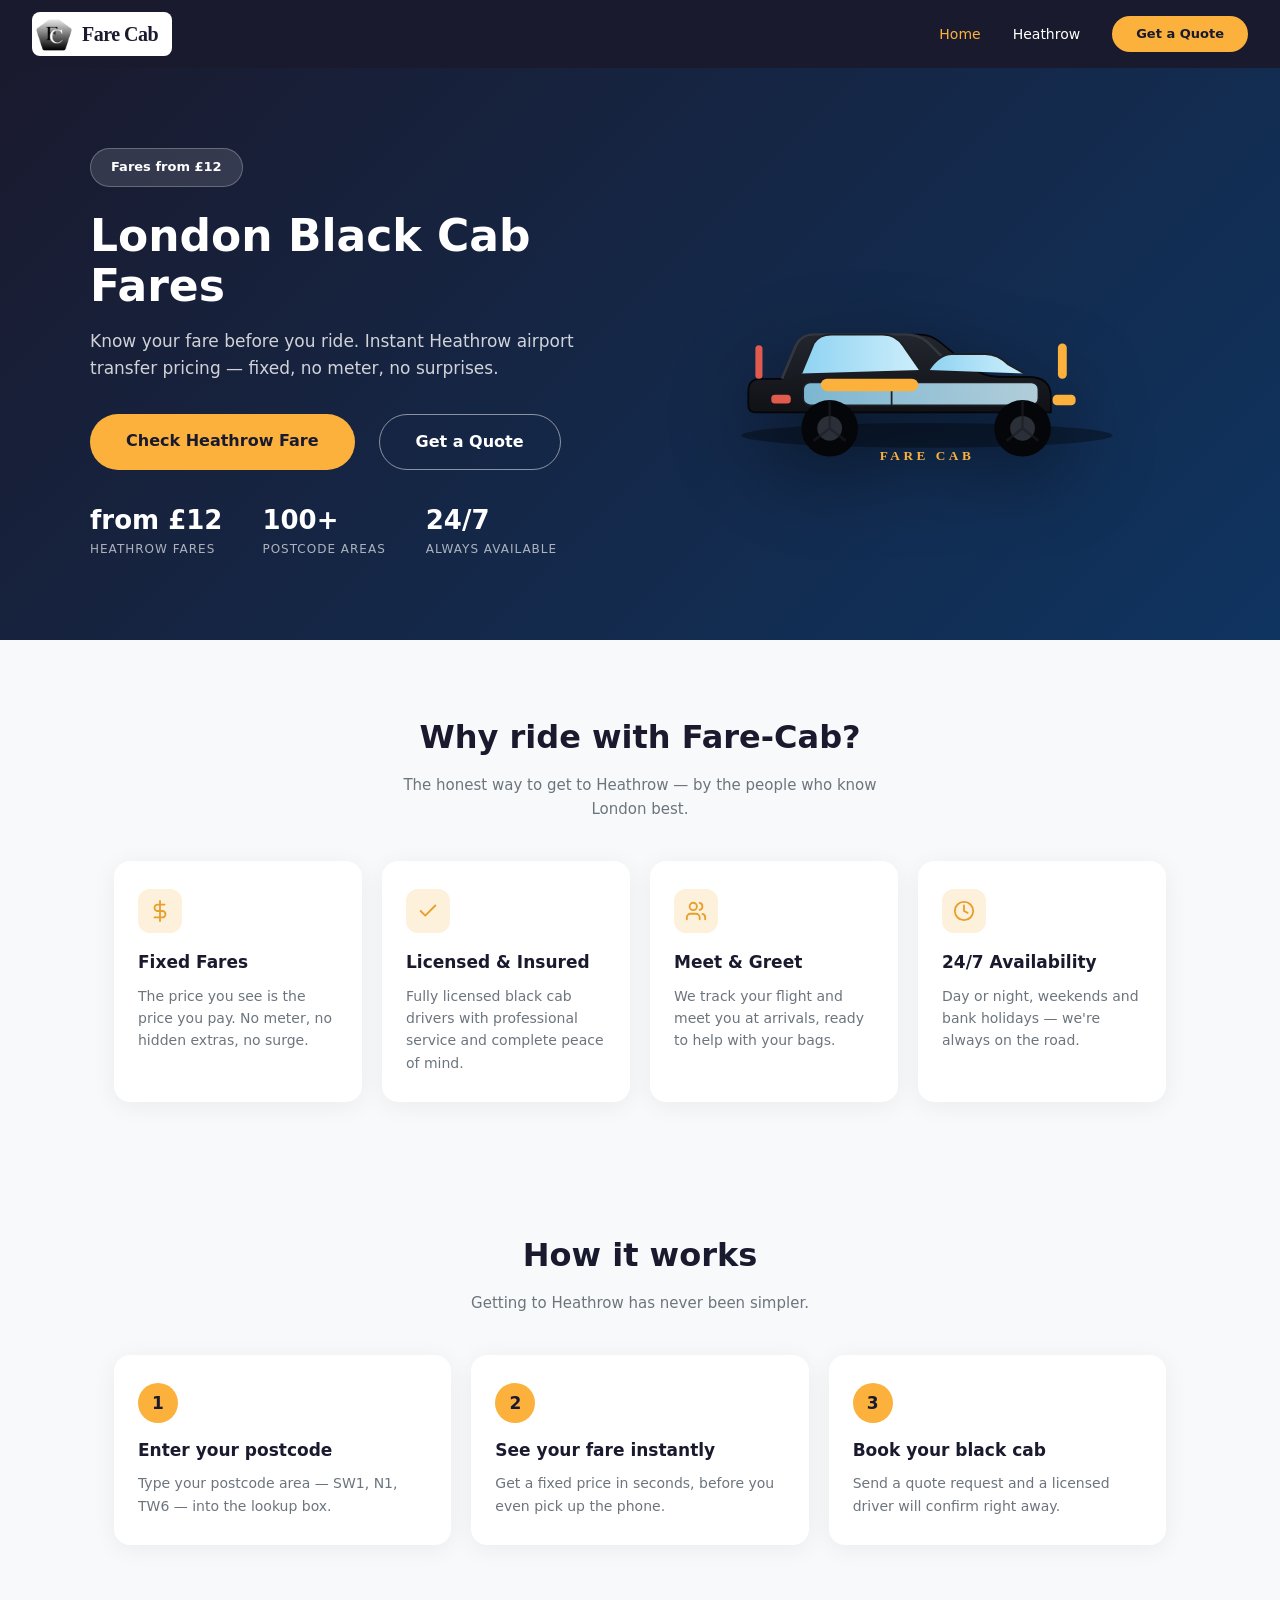
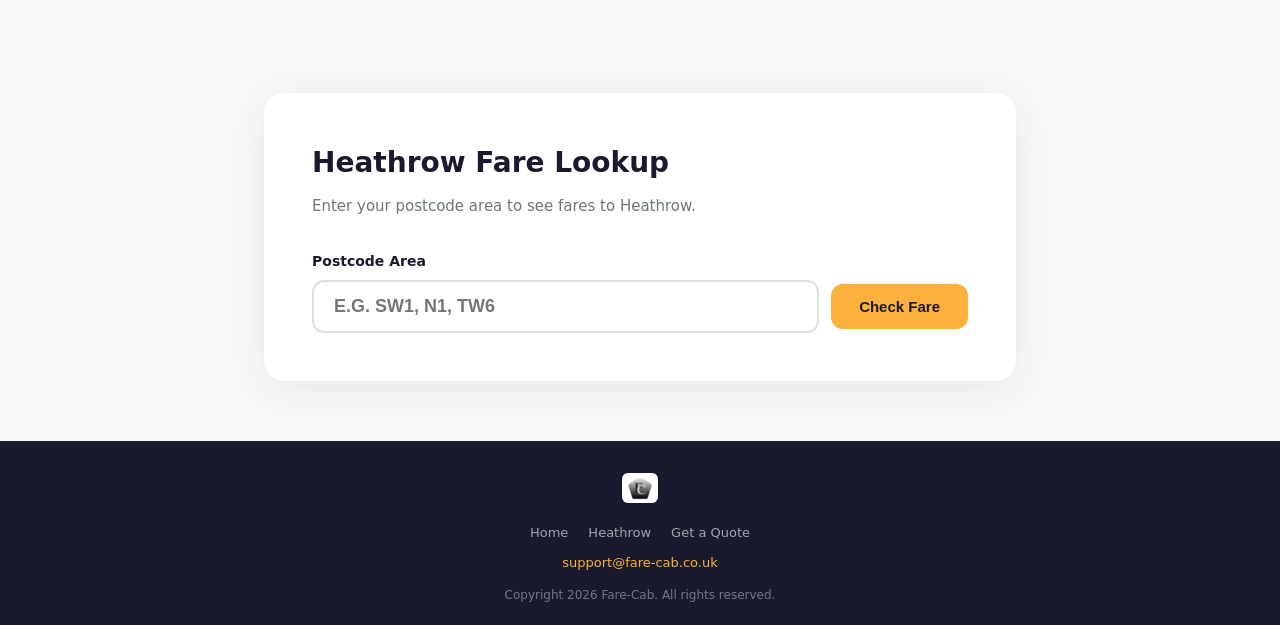
==== commit 3013e858: "Add immersive hero with cab SVG, feature cards, how-it-works section, page banners" ====
--- a/index.html
+++ b/index.html
@@ -6,6 +6,27 @@
     <link rel="icon" type="image/png" href="favicon-48.png" sizes="48x48"><link rel="icon" type="image/png" href="favicon-96.png" sizes="96x96"><link rel="icon" type="image/x-icon" href="favicon.ico" sizes="48x48">
     <title>Fare-Cab | London Black Cab Fares</title>
     <style>* { margin: 0; padding: 0; box-sizing: border-box; } body { font-family: 'Segoe UI', system-ui, -apple-system, sans-serif; color: #2d2d2d; line-height: 1.6; background: #f8f9fa; }
+html { scroll-behavior: smooth; }
+@keyframes pf-fade-up { from { opacity: 0; transform: translateY(18px); } to { opacity: 1; transform: translateY(0); } }
+@keyframes pf-float { 0%,100% { transform: translateY(0); } 50% { transform: translateY(-10px); } }
+.hero-anim { animation: pf-fade-up .7s ease both; }
+.hero-anim-1 { animation: pf-fade-up .7s ease .1s both; }
+.hero-anim-2 { animation: pf-fade-up .7s ease .2s both; }
+.hero-anim-3 { animation: pf-fade-up .7s ease .3s both; }
+.hero-cab { animation: pf-float 6s ease-in-out infinite; }
+.feature-card { transition: transform .3s ease, box-shadow .3s ease; }
+.feature-card:hover { transform: translateY(-6px); box-shadow: 0 18px 44px rgba(0,0,0,0.14) !important; }
+.hero-inner { display: flex; align-items: center; gap: 48px; max-width: 1100px; margin: 0 auto; text-align: left; }
+.hero-text { flex: 1; min-width: 0; }
+.hero-visual { flex: 1; min-width: 0; display: flex; justify-content: center; }
+.hero-cab { width: 100%; max-width: 460px; height: auto; display: block; filter: drop-shadow(0 24px 40px rgba(0,0,0,0.45)); }
+.hero-stats { display: flex; gap: 40px; margin-top: 36px; flex-wrap: wrap; }
+.hero-stat { text-align: left; }
+.hero-stat b { display: block; font-size: 26px; color: #fff; line-height: 1.1; }
+.hero-stat span { font-size: 12px; color: rgba(255,255,255,0.65); text-transform: uppercase; letter-spacing: 1px; }
+.features-grid { display: grid; grid-template-columns: repeat(4, 1fr); gap: 20px; margin-top: 40px; }
+.steps-grid { display: grid; grid-template-columns: repeat(3, 1fr); gap: 20px; margin-top: 40px; }
+.step-num { width: 40px; height: 40px; border-radius: 50%; background: #fbb13c; color: #1a1a2e; display: flex; align-items: center; justify-content: center; font-size: 17px; font-weight: 800; margin-bottom: 14px; }
 @media (max-width: 768px) {
 .nav-links { display: none; flex-direction: column; position: absolute; top: 64px; left: 0; right: 0; background: #1a1a2e; padding: 20px; gap: 20px; z-index: 1000; }
 .nav-links.open { display: flex; }
@@ -13,11 +34,18 @@
 .nav-toggle span { display: block; width: 24px; height: 3px; background: #ffffff; margin: 5px 0; border-radius: 2px; transition: all .3s; }
 .hero-title { font-size: 28px !important; }
 .hero-sub { font-size: 15px !important; }
+.hero-inner { flex-direction: column; text-align: center; gap: 24px; }
+.hero-stats { justify-content: center; }
+.hero-stat { text-align: center; }
+.hero-visual { order: -1; }
+.hero-cab { max-width: 300px; }
 .lookup-card { padding: 28px 20px !important; }
 .lookup-row { flex-direction: column !important; }
 .quote-card { padding: 28px 20px !important; }
 .quote-grid { grid-template-columns: 1fr !important; }
 .fares-table-wrap { overflow-x: auto !important; }
+.features-grid { grid-template-columns: 1fr; }
+.steps-grid { grid-template-columns: 1fr; }
 }
 @media (min-width: 769px) {
 .nav-toggle { display: none; }
@@ -32,11 +60,21 @@
 .pf-32fd1089 { flex: 1; padding: 14px 20px; border: 2px solid #e0e0e0; border-radius: 12px; font-size: 18px; font-weight: 600; outline: none; transition: border-color 0.3s; text-transform: uppercase; } .pf-32fd1089:focus { border-color: #fbb13c; }
 .pf-b61d4ce0 { background: #fbb13c; color: #1a1a2e; border: none; padding: 14px 28px; border-radius: 12px; font-size: 15px; font-weight: 700; cursor: pointer; white-space: nowrap; transition: background 0.3s; } .pf-b61d4ce0:hover { background: #e89f2c; }
 .pf-0d9a05da { margin-top: 32px; padding: 24px; border-radius: 12px; display: none; } 
-.pf-ad0eaaaa { background: linear-gradient(135deg, #1a1a2e 0%, #0f3460 100%); padding: 80px 24px; text-align: center; } 
-.pf-1ff9defa { font-size: 40px; font-weight: 800; color: #ffffff; max-width: 600px; margin: 0 auto 16px; line-height: 1.2; } 
-.pf-19fada97 { font-size: 18px; color: rgba(255,255,255,0.8); max-width: 500px; margin: 0 auto 32px; } 
-.pf-fe93c050 { display: inline-block; background: #fbb13c; color: #1a1a2e; padding: 14px 36px; border-radius: 50px; font-size: 16px; font-weight: 700; text-decoration: none; transition: background 0.3s; } .pf-fe93c050:hover { background: #e89f2c; }
-.pf-05a0f8f0 { display: inline-block; background: rgba(255,255,255,0.12); border: 1px solid rgba(255,255,255,0.25); color: #fff; padding: 8px 20px; border-radius: 50px; font-size: 13px; font-weight: 600; margin-bottom: 20px; } 
+.pf-a89e6ad7 { background: linear-gradient(135deg, #1a1a2e 0%, #0f3460 100%); padding: 80px 24px; position: relative; overflow: hidden; } 
+.pf-3214c50f { font-size: 44px; font-weight: 800; color: #ffffff; max-width: 620px; margin-bottom: 16px; line-height: 1.15; } 
+.pf-dd5c6552 { font-size: 17px; color: rgba(255,255,255,0.8); max-width: 500px; margin-bottom: 32px; } 
+.pf-6a60cdab { display: inline-block; background: #fbb13c; color: #1a1a2e; padding: 14px 36px; border-radius: 50px; font-size: 16px; font-weight: 700; text-decoration: none; transition: background 0.3s, transform 0.3s; } .pf-6a60cdab:hover { background: #e89f2c; transform: translateY(-2px); }
+.pf-8ad35a76 { display: inline-block; border: 1px solid rgba(255,255,255,0.5); color: #ffffff; padding: 14px 36px; border-radius: 50px; font-size: 16px; font-weight: 700; text-decoration: none; margin-left: 12px; transition: background 0.3s, transform 0.3s; } .pf-8ad35a76:hover { background: rgba(255,255,255,0.12); transform: translateY(-2px); }
+.pf-d7e0ca94 { display: inline-block; background: rgba(255,255,255,0.12); border: 1px solid rgba(255,255,255,0.25); color: #fff; padding: 8px 20px; border-radius: 50px; font-size: 13px; font-weight: 600; margin-bottom: 24px; } 
+.pf-e3d994bc { display: flex; flex-wrap: wrap; gap: 12px; } 
+.pf-803f03e2 { padding: 72px 24px; max-width: 1100px; margin: 0 auto; } 
+.pf-63607bf8 { font-size: 32px; font-weight: 800; color: #1a1a2e; text-align: center; margin-bottom: 10px; } 
+.pf-aa7de39e { font-size: 15px; color: #6c757d; text-align: center; max-width: 520px; margin: 0 auto 8px; } 
+.pf-a170e3dc { background: #ffffff; border-radius: 16px; padding: 28px 24px; box-shadow: 0 4px 24px rgba(0,0,0,0.06); } 
+.pf-1e330eb0 { width: 44px; height: 44px; border-radius: 12px; background: #fdf1dc; display: flex; align-items: center; justify-content: center; margin-bottom: 16px; } 
+.pf-4a0d4aaf { font-size: 17px; font-weight: 700; color: #1a1a2e; margin-bottom: 8px; } 
+.pf-b612beab { font-size: 14px; color: #6c757d; line-height: 1.6; } 
+.pf-7dc7b6e9 { padding: 56px 24px 88px; max-width: 1100px; margin: 0 auto; } 
 .pf-78eaae21 { background: #1a1a2e; padding: 12px 32px; display: flex; align-items: center; justify-content: space-between; position: relative; } 
 .pf-ad678292 { background: #ffffff; border-radius: 8px; padding: 4px 14px 4px 4px; display: inline-flex; align-items: center; gap: 10px; text-decoration: none; } 
 .pf-19cdc2f0 { height: 36px; width: auto; display: block; } 
@@ -57,7 +95,39 @@
         document.getElementById('nav-links').classList.toggle('open');
     }
     </script>
-    <nav class="pf-78eaae21"><a href="index.html" class="pf-ad678292"><img src="logo.png" alt="Fare-Cab" class="pf-19cdc2f0" /><span class="pf-db6f24de">Fare Cab</span></a><div class="nav-toggle" onclick="toggleNav()"><span></span><span></span><span></span></div><div id="nav-links" class="nav-links"><a href="index.html" class="pf-c672b7ba">Home</a><a href="heathrow.html" class="pf-ea7c2ae4">Heathrow</a><a href="quote.html" class="pf-2a8c8ec6">Get a Quote</a></div></nav><section class="pf-ad0eaaaa"><span class="pf-05a0f8f0">Fares from £12</span><h1 class="pf-1ff9defa hero-title" style="font-size: 40px;">London Black Cab Fares</h1><p class="pf-19fada97 hero-sub">Know your fare before you ride. Instant Heathrow airport transfer pricing.</p><a href="heathrow.html" class="pf-fe93c050">Check Heathrow Fare</a></section><section class="pf-1a887385"><div class="pf-fbf5e10d lookup-card">
+    <nav class="pf-78eaae21"><a href="index.html" class="pf-ad678292"><img src="logo.png" alt="Fare-Cab" class="pf-19cdc2f0" /><span class="pf-db6f24de">Fare Cab</span></a><div class="nav-toggle" onclick="toggleNav()"><span></span><span></span><span></span></div><div id="nav-links" class="nav-links"><a href="index.html" class="pf-c672b7ba">Home</a><a href="heathrow.html" class="pf-ea7c2ae4">Heathrow</a><a href="quote.html" class="pf-2a8c8ec6">Get a Quote</a></div></nav><section class="pf-a89e6ad7"><div class="hero-inner"><div class="hero-text"><div class="hero-anim-1"><span class="pf-d7e0ca94">Fares from £12</span></div><h1 class="pf-3214c50f hero-title hero-anim-1" style="font-size: 44px;">London Black Cab Fares</h1><p class="pf-dd5c6552 hero-sub hero-anim-2">Know your fare before you ride. Instant Heathrow airport transfer pricing — fixed, no meter, no surprises.</p><div class="pf-e3d994bc hero-anim-2"><a href="heathrow.html" class="pf-6a60cdab">Check Heathrow Fare</a><a href="quote.html" class="pf-8ad35a76">Get a Quote</a></div><div class="hero-stats hero-anim-3"><div class="hero-stat"><b>from £12</b><span>Heathrow fares</span></div><div class="hero-stat"><b>100+</b><span>Postcode areas</span></div><div class="hero-stat"><b>24/7</b><span>Always available</span></div></div></div><div class="hero-visual hero-anim-3"><svg viewBox="0 0 520 260" xmlns="http://www.w3.org/2000/svg" role="img" aria-label="London black cab" class="hero-cab">
+<defs>
+  <linearGradient id="pf-cab-body" x1="0" y1="0" x2="0" y2="1">
+    <stop offset="0" stop-color="#23262e"/>
+    <stop offset="1" stop-color="#0f1115"/>
+  </linearGradient>
+  <linearGradient id="pf-cab-glass" x1="0" y1="0" x2="1" y2="0">
+    <stop offset="0" stop-color="#8fd3f2"/>
+    <stop offset="1" stop-color="#cdeefb"/>
+  </linearGradient>
+</defs>
+<ellipse cx="260" cy="222" rx="210" ry="14" fill="rgba(0,0,0,0.35)"/>
+<g>
+  <path d="M66 196 Q58 196 58 188 L58 172 Q58 158 72 158 L96 158 L112 120 Q118 108 132 108 L252 108 Q264 108 274 116 L306 142 Q322 156 342 156 L374 156 Q400 156 400 178 L400 196 Z" fill="url(#pf-cab-body)" stroke="#05060a" stroke-width="2"/>
+  <path d="M96 158 L112 120 Q118 108 132 108 L236 108 Q250 108 260 116 L282 138 Q288 146 298 146 L340 146" fill="none" stroke="#33373f" stroke-width="3"/>
+  <path d="M118 152 L132 118 Q138 108 152 108 L210 108 Q226 108 234 122 L252 148" fill="url(#pf-cab-glass)" stroke="#1c2026" stroke-width="2"/>
+  <path d="M262 148 Q274 130 288 130 L326 130 Q340 130 352 142 L370 152" fill="url(#pf-cab-glass)" stroke="#1c2026" stroke-width="2"/>
+  <rect x="120" y="162" width="266" height="26" rx="8" fill="url(#pf-cab-glass)" stroke="#1c2026" stroke-width="2" opacity="0.85"/>
+  <path d="M220 162 L220 188" stroke="#1c2026" stroke-width="2"/>
+  <rect x="84" y="176" width="22" height="10" rx="4" fill="#e05a4e"/>
+  <rect x="402" y="176" width="26" height="12" rx="5" fill="#fbb13c"/>
+  <rect x="140" y="158" width="110" height="14" rx="7" fill="#fbb13c"/>
+  <circle cx="150" cy="214" r="32" fill="#05060a"/>
+  <circle cx="150" cy="214" r="14" fill="#2b2f37"/>
+  <circle cx="368" cy="214" r="32" fill="#05060a"/>
+  <circle cx="368" cy="214" r="14" fill="#2b2f37"/>
+  <path d="M150 182 L150 214 M150 214 L132 228 M150 214 L168 228" stroke="#1b1e24" stroke-width="3" opacity="0.6"/>
+  <path d="M368 182 L368 214 M368 214 L350 228 M368 214 L386 228" stroke="#1b1e24" stroke-width="3" opacity="0.6"/>
+  <rect x="66" y="120" width="8" height="38" rx="4" fill="#e05a4e"/>
+  <rect x="408" y="118" width="10" height="40" rx="5" fill="#fbb13c"/>
+</g>
+<text x="260" y="250" text-anchor="middle" font-family="Times New Roman, serif" font-size="15" font-weight="bold" fill="#fbb13c" letter-spacing="4">FARE CAB</text>
+</svg></div></div></section><section class="pf-803f03e2"><h2 class="pf-63607bf8">Why ride with Fare-Cab?</h2><p class="pf-aa7de39e">The honest way to get to Heathrow — by the people who know London best.</p><div class="features-grid"><div class="feature-card pf-a170e3dc"><div class="pf-1e330eb0"><svg width="22" height="22" viewBox="0 0 24 24" fill="none" stroke="#e89f2c" stroke-width="2" stroke-linecap="round" stroke-linejoin="round"><path d="M12 1v22M17 5H9.5a3.5 3.5 0 0 0 0 7h5a3.5 3.5 0 0 1 0 7H6"/></svg></div><h3 class="pf-4a0d4aaf">Fixed Fares</h3><p class="pf-b612beab">The price you see is the price you pay. No meter, no hidden extras, no surge.</p></div><div class="feature-card pf-a170e3dc"><div class="pf-1e330eb0"><svg width="22" height="22" viewBox="0 0 24 24" fill="none" stroke="#e89f2c" stroke-width="2" stroke-linecap="round" stroke-linejoin="round"><path d="M20 6 9 17l-5-5"/></svg></div><h3 class="pf-4a0d4aaf">Licensed &amp; Insured</h3><p class="pf-b612beab">Fully licensed black cab drivers with professional service and complete peace of mind.</p></div><div class="feature-card pf-a170e3dc"><div class="pf-1e330eb0"><svg width="22" height="22" viewBox="0 0 24 24" fill="none" stroke="#e89f2c" stroke-width="2" stroke-linecap="round" stroke-linejoin="round"><path d="M16 21v-2a4 4 0 0 0-4-4H6a4 4 0 0 0-4 4v2"/><circle cx="9" cy="7" r="4"/><path d="M22 21v-2a4 4 0 0 0-3-3.87M16 3.13a4 4 0 0 1 0 7.75"/></svg></div><h3 class="pf-4a0d4aaf">Meet &amp; Greet</h3><p class="pf-b612beab">We track your flight and meet you at arrivals, ready to help with your bags.</p></div><div class="feature-card pf-a170e3dc"><div class="pf-1e330eb0"><svg width="22" height="22" viewBox="0 0 24 24" fill="none" stroke="#e89f2c" stroke-width="2" stroke-linecap="round" stroke-linejoin="round"><circle cx="12" cy="12" r="10"/><polyline points="12 6 12 12 16 14"/></svg></div><h3 class="pf-4a0d4aaf">24/7 Availability</h3><p class="pf-b612beab">Day or night, weekends and bank holidays — we&#x27;re always on the road.</p></div></div></section><section class="pf-7dc7b6e9"><h2 class="pf-63607bf8">How it works</h2><p class="pf-aa7de39e">Getting to Heathrow has never been simpler.</p><div class="steps-grid"><div class="pf-a170e3dc"><div class="step-num">1</div><h3 class="pf-4a0d4aaf">Enter your postcode</h3><p class="pf-b612beab">Type your postcode area — SW1, N1, TW6 — into the lookup box.</p></div><div class="pf-a170e3dc"><div class="step-num">2</div><h3 class="pf-4a0d4aaf">See your fare instantly</h3><p class="pf-b612beab">Get a fixed price in seconds, before you even pick up the phone.</p></div><div class="pf-a170e3dc"><div class="step-num">3</div><h3 class="pf-4a0d4aaf">Book your black cab</h3><p class="pf-b612beab">Send a quote request and a licensed driver will confirm right away.</p></div></div></section><section class="pf-1a887385"><div class="pf-fbf5e10d lookup-card">
     <script>
     const FARES = {"BR1":{"cost":55.0,"zone":"Bromley"},"BR3":{"cost":58.0,"zone":"Beckenham"},"CR0":{"cost":45.0,"zone":"Croydon"},"CR2":{"cost":48.0,"zone":"South Croydon"},"DA1":{"cost":65.0,"zone":"Dartford"},"DA5":{"cost":68.0,"zone":"Bexley"},"E1":{"cost":52.0,"zone":"Whitechapel"},"E14":{"cost":48.0,"zone":"Canary Wharf"},"E15":{"cost":50.0,"zone":"Stratford"},"E2":{"cost":55.0,"zone":"Bethnal Green"},"EC1":{"cost":42.0,"zone":"Clerkenwell"},"EC2":{"cost":40.0,"zone":"City of London"},"EC4":{"cost":44.0,"zone":"Fleet Street"},"EN1":{"cost":60.0,"zone":"Enfield"},"EN3":{"cost":62.0,"zone":"Enfield Highway"},"EN5":{"cost":58.0,"zone":"Barnet"},"HA0":{"cost":28.0,"zone":"Wembley"},"HA1":{"cost":30.0,"zone":"Harrow"},"HA4":{"cost":35.0,"zone":"Ruislip"},"HA5":{"cost":32.0,"zone":"Pinner"},"HA7":{"cost":35.0,"zone":"Stanmore"},"HA9":{"cost":25.0,"zone":"Wembley Park"},"IG1":{"cost":60.0,"zone":"Ilford"},"IG3":{"cost":62.0,"zone":"Seven Kings"},"KT1":{"cost":28.0,"zone":"Kingston"},"KT3":{"cost":30.0,"zone":"New Malden"},"KT6":{"cost":32.0,"zone":"Surbiton"},"N1":{"cost":58.0,"zone":"Islington"},"N19":{"cost":65.0,"zone":"Archway"},"N5":{"cost":60.0,"zone":"Highbury"},"N7":{"cost":62.0,"zone":"Holloway"},"NW1":{"cost":50.0,"zone":"Camden"},"NW3":{"cost":52.0,"zone":"Hampstead"},"NW5":{"cost":55.0,"zone":"Kentish Town"},"NW8":{"cost":48.0,"zone":"St John's Wood"},"RM1":{"cost":70.0,"zone":"Romford"},"RM3":{"cost":72.0,"zone":"Harold Hill"},"SE1":{"cost":48.0,"zone":"South Bank"},"SE11":{"cost":50.0,"zone":"Lambeth"},"SE15":{"cost":55.0,"zone":"Peckham"},"SE5":{"cost":52.0,"zone":"Camberwell"},"SM1":{"cost":35.0,"zone":"Sutton"},"SM5":{"cost":38.0,"zone":"Carshalton"},"SW1":{"cost":45.0,"zone":"Westminster"},"SW11":{"cost":55.0,"zone":"Battersea"},"SW15":{"cost":58.0,"zone":"Putney"},"SW19":{"cost":52.0,"zone":"Wimbledon"},"SW3":{"cost":48.0,"zone":"Knightsbridge"},"SW5":{"cost":42.0,"zone":"Earl's Court"},"SW7":{"cost":44.0,"zone":"South Kensington"},"TW1":{"cost":25.0,"zone":"Twickenham"},"TW3":{"cost":22.0,"zone":"Hounslow"},"TW6":{"cost":12.0,"zone":"Heathrow"},"TW8":{"cost":18.0,"zone":"Brentford"},"TW9":{"cost":28.0,"zone":"Richmond"},"UB1":{"cost":30.0,"zone":"Southall"},"UB3":{"cost":20.0,"zone":"Hayes"},"UB6":{"cost":25.0,"zone":"Greenford"},"W1":{"cost":38.0,"zone":"West End"},"W11":{"cost":42.0,"zone":"Notting Hill"},"W14":{"cost":44.0,"zone":"West Kensington"},"W2":{"cost":36.0,"zone":"Paddington"},"W8":{"cost":40.0,"zone":"Kensington"},"WC1":{"cost":40.0,"zone":"Bloomsbury"},"WC2":{"cost":38.0,"zone":"Covent Garden"}};
     function lookupFare() {
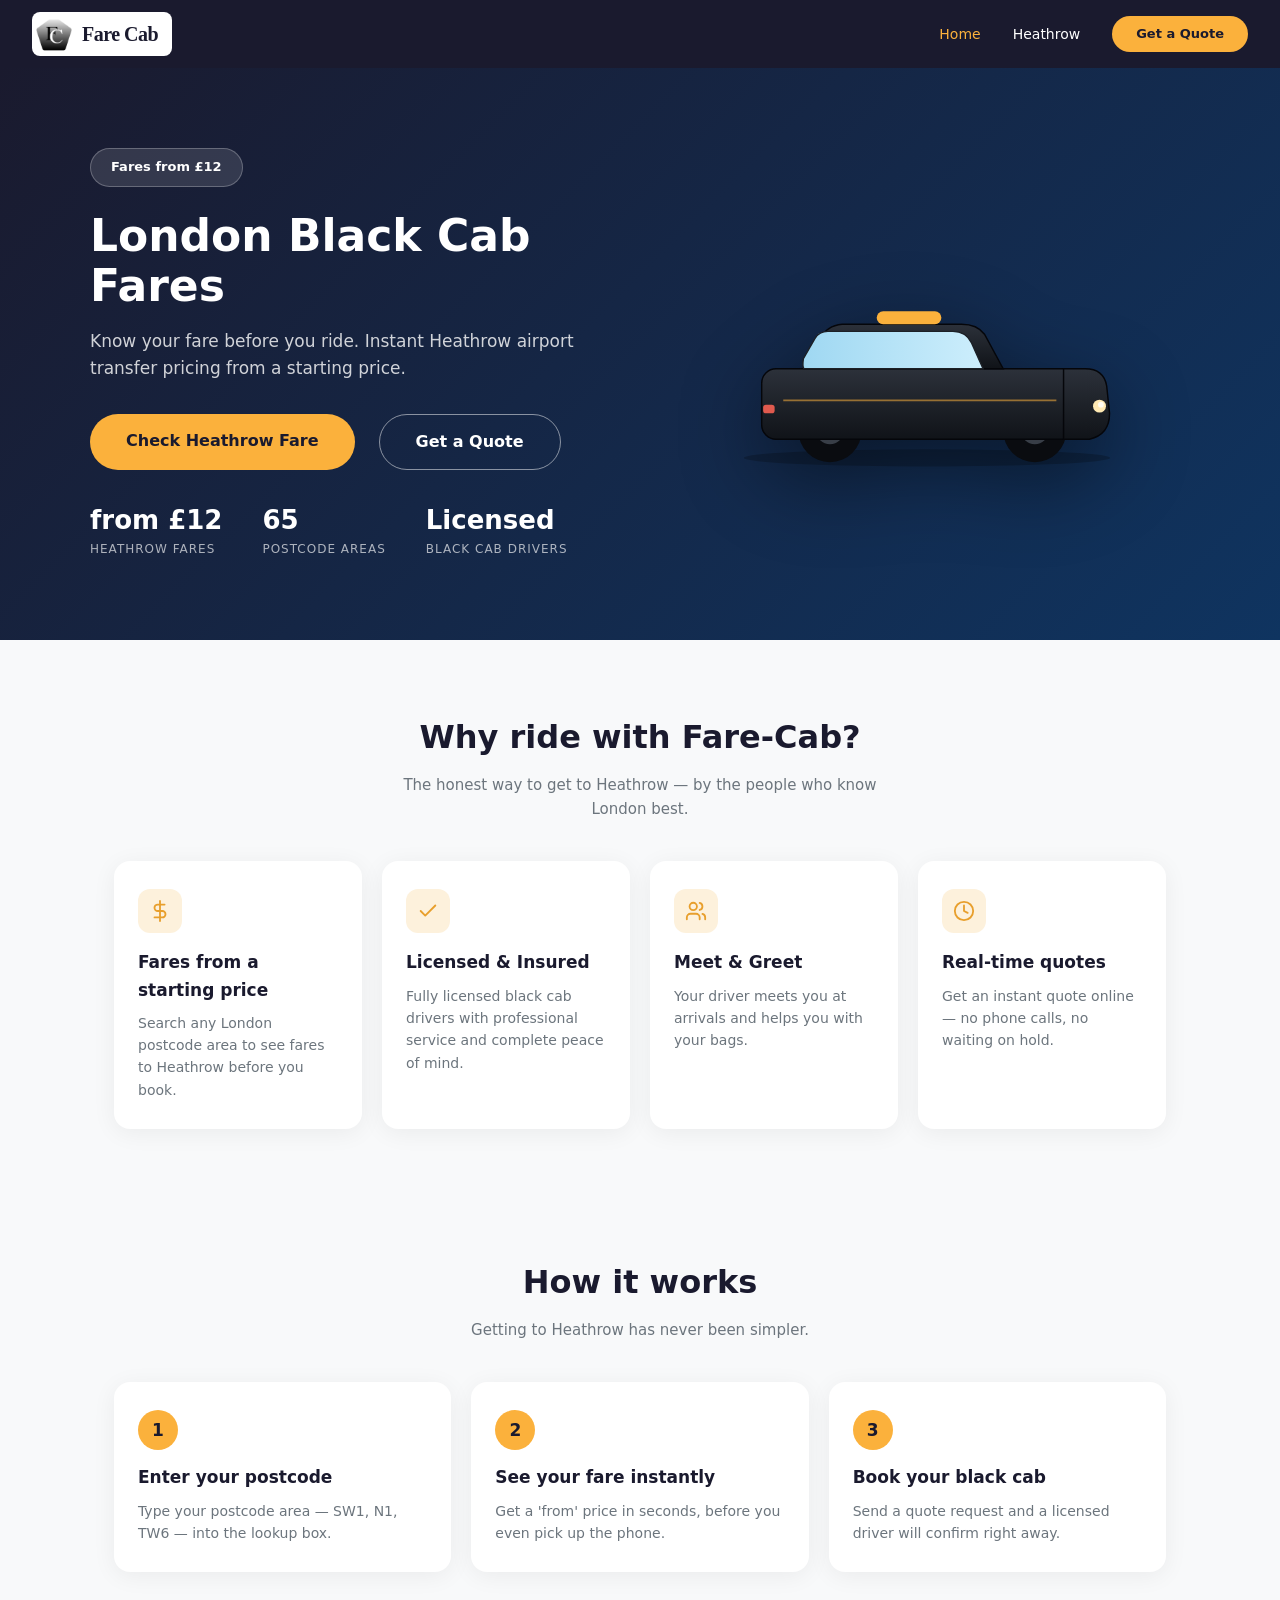
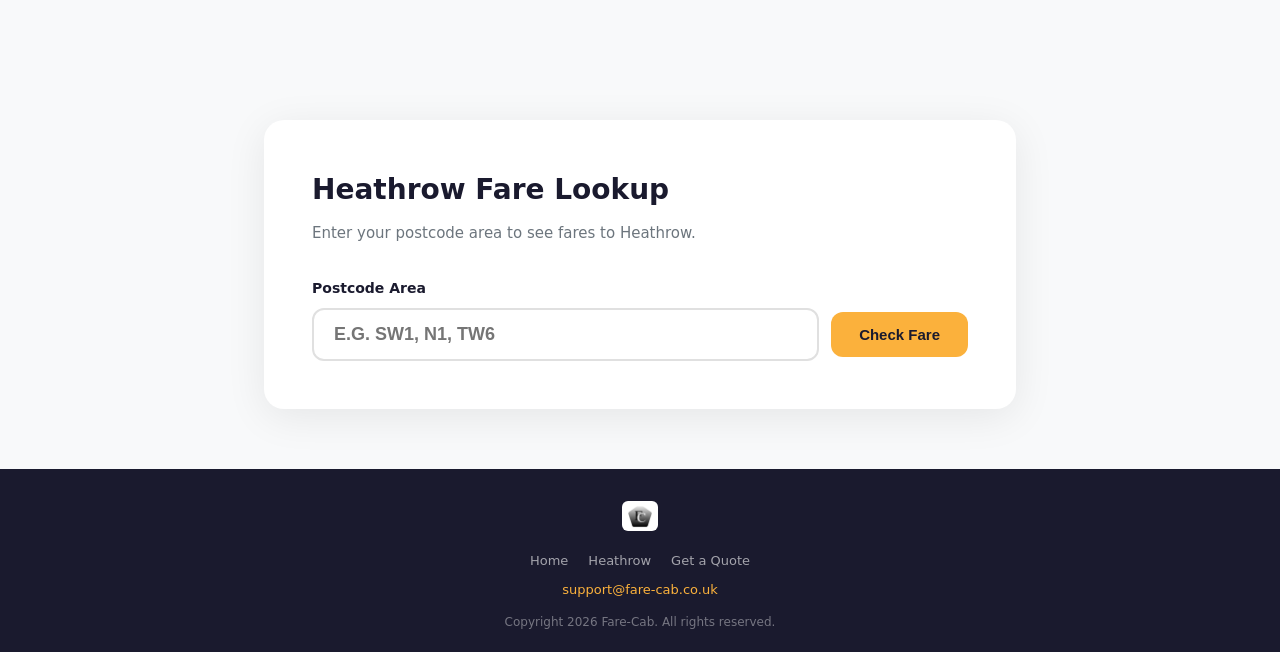
==== commit 24fd389b: "Redesign cab SVG, drop 24/7 and fixed-price claims, use live postcode count" ====
--- a/index.html
+++ b/index.html
@@ -95,39 +95,40 @@
         document.getElementById('nav-links').classList.toggle('open');
     }
     </script>
-    <nav class="pf-78eaae21"><a href="index.html" class="pf-ad678292"><img src="logo.png" alt="Fare-Cab" class="pf-19cdc2f0" /><span class="pf-db6f24de">Fare Cab</span></a><div class="nav-toggle" onclick="toggleNav()"><span></span><span></span><span></span></div><div id="nav-links" class="nav-links"><a href="index.html" class="pf-c672b7ba">Home</a><a href="heathrow.html" class="pf-ea7c2ae4">Heathrow</a><a href="quote.html" class="pf-2a8c8ec6">Get a Quote</a></div></nav><section class="pf-a89e6ad7"><div class="hero-inner"><div class="hero-text"><div class="hero-anim-1"><span class="pf-d7e0ca94">Fares from £12</span></div><h1 class="pf-3214c50f hero-title hero-anim-1" style="font-size: 44px;">London Black Cab Fares</h1><p class="pf-dd5c6552 hero-sub hero-anim-2">Know your fare before you ride. Instant Heathrow airport transfer pricing — fixed, no meter, no surprises.</p><div class="pf-e3d994bc hero-anim-2"><a href="heathrow.html" class="pf-6a60cdab">Check Heathrow Fare</a><a href="quote.html" class="pf-8ad35a76">Get a Quote</a></div><div class="hero-stats hero-anim-3"><div class="hero-stat"><b>from £12</b><span>Heathrow fares</span></div><div class="hero-stat"><b>100+</b><span>Postcode areas</span></div><div class="hero-stat"><b>24/7</b><span>Always available</span></div></div></div><div class="hero-visual hero-anim-3"><svg viewBox="0 0 520 260" xmlns="http://www.w3.org/2000/svg" role="img" aria-label="London black cab" class="hero-cab">
+    <nav class="pf-78eaae21"><a href="index.html" class="pf-ad678292"><img src="logo.png" alt="Fare-Cab" class="pf-19cdc2f0" /><span class="pf-db6f24de">Fare Cab</span></a><div class="nav-toggle" onclick="toggleNav()"><span></span><span></span><span></span></div><div id="nav-links" class="nav-links"><a href="index.html" class="pf-c672b7ba">Home</a><a href="heathrow.html" class="pf-ea7c2ae4">Heathrow</a><a href="quote.html" class="pf-2a8c8ec6">Get a Quote</a></div></nav><section class="pf-a89e6ad7"><div class="hero-inner"><div class="hero-text"><div class="hero-anim-1"><span class="pf-d7e0ca94">Fares from £12</span></div><h1 class="pf-3214c50f hero-title hero-anim-1" style="font-size: 44px;">London Black Cab Fares</h1><p class="pf-dd5c6552 hero-sub hero-anim-2">Know your fare before you ride. Instant Heathrow airport transfer pricing from a starting price.</p><div class="pf-e3d994bc hero-anim-2"><a href="heathrow.html" class="pf-6a60cdab">Check Heathrow Fare</a><a href="quote.html" class="pf-8ad35a76">Get a Quote</a></div><div class="hero-stats hero-anim-3"><div class="hero-stat"><b>from £12</b><span>Heathrow fares</span></div><div class="hero-stat"><b>65</b><span>Postcode areas</span></div><div class="hero-stat"><b>Licensed</b><span>Black cab drivers</span></div></div></div><div class="hero-visual hero-anim-3"><svg viewBox="0 0 640 360" xmlns="http://www.w3.org/2000/svg" role="img" aria-label="Illustration of a London black cab" class="hero-cab">
 <defs>
   <linearGradient id="pf-cab-body" x1="0" y1="0" x2="0" y2="1">
-    <stop offset="0" stop-color="#23262e"/>
-    <stop offset="1" stop-color="#0f1115"/>
+    <stop offset="0" stop-color="#2c313a"/>
+    <stop offset="1" stop-color="#101318"/>
   </linearGradient>
   <linearGradient id="pf-cab-glass" x1="0" y1="0" x2="1" y2="0">
-    <stop offset="0" stop-color="#8fd3f2"/>
-    <stop offset="1" stop-color="#cdeefb"/>
+    <stop offset="0" stop-color="#9fd8f2"/>
+    <stop offset="1" stop-color="#cdeefc"/>
   </linearGradient>
 </defs>
-<ellipse cx="260" cy="222" rx="210" ry="14" fill="rgba(0,0,0,0.35)"/>
+<ellipse cx="320" cy="324" rx="255" ry="12" fill="rgba(0,0,0,0.22)"/>
 <g>
-  <path d="M66 196 Q58 196 58 188 L58 172 Q58 158 72 158 L96 158 L112 120 Q118 108 132 108 L252 108 Q264 108 274 116 L306 142 Q322 156 342 156 L374 156 Q400 156 400 178 L400 196 Z" fill="url(#pf-cab-body)" stroke="#05060a" stroke-width="2"/>
-  <path d="M96 158 L112 120 Q118 108 132 108 L236 108 Q250 108 260 116 L282 138 Q288 146 298 146 L340 146" fill="none" stroke="#33373f" stroke-width="3"/>
-  <path d="M118 152 L132 118 Q138 108 152 108 L210 108 Q226 108 234 122 L252 148" fill="url(#pf-cab-glass)" stroke="#1c2026" stroke-width="2"/>
-  <path d="M262 148 Q274 130 288 130 L326 130 Q340 130 352 142 L370 152" fill="url(#pf-cab-glass)" stroke="#1c2026" stroke-width="2"/>
-  <rect x="120" y="162" width="266" height="26" rx="8" fill="url(#pf-cab-glass)" stroke="#1c2026" stroke-width="2" opacity="0.85"/>
-  <path d="M220 162 L220 188" stroke="#1c2026" stroke-width="2"/>
-  <rect x="84" y="176" width="22" height="10" rx="4" fill="#e05a4e"/>
-  <rect x="402" y="176" width="26" height="12" rx="5" fill="#fbb13c"/>
-  <rect x="140" y="158" width="110" height="14" rx="7" fill="#fbb13c"/>
-  <circle cx="150" cy="214" r="32" fill="#05060a"/>
-  <circle cx="150" cy="214" r="14" fill="#2b2f37"/>
-  <circle cx="368" cy="214" r="32" fill="#05060a"/>
-  <circle cx="368" cy="214" r="14" fill="#2b2f37"/>
-  <path d="M150 182 L150 214 M150 214 L132 228 M150 214 L168 228" stroke="#1b1e24" stroke-width="3" opacity="0.6"/>
-  <path d="M368 182 L368 214 M368 214 L350 228 M368 214 L386 228" stroke="#1b1e24" stroke-width="3" opacity="0.6"/>
-  <rect x="66" y="120" width="8" height="38" rx="4" fill="#e05a4e"/>
-  <rect x="408" y="118" width="10" height="40" rx="5" fill="#fbb13c"/>
+  <circle cx="185" cy="286" r="44" fill="#0a0c10"/>
+  <circle cx="470" cy="286" r="44" fill="#0a0c10"/>
 </g>
-<text x="260" y="250" text-anchor="middle" font-family="Times New Roman, serif" font-size="15" font-weight="bold" fill="#fbb13c" letter-spacing="4">FARE CAB</text>
-</svg></div></div></section><section class="pf-803f03e2"><h2 class="pf-63607bf8">Why ride with Fare-Cab?</h2><p class="pf-aa7de39e">The honest way to get to Heathrow — by the people who know London best.</p><div class="features-grid"><div class="feature-card pf-a170e3dc"><div class="pf-1e330eb0"><svg width="22" height="22" viewBox="0 0 24 24" fill="none" stroke="#e89f2c" stroke-width="2" stroke-linecap="round" stroke-linejoin="round"><path d="M12 1v22M17 5H9.5a3.5 3.5 0 0 0 0 7h5a3.5 3.5 0 0 1 0 7H6"/></svg></div><h3 class="pf-4a0d4aaf">Fixed Fares</h3><p class="pf-b612beab">The price you see is the price you pay. No meter, no hidden extras, no surge.</p></div><div class="feature-card pf-a170e3dc"><div class="pf-1e330eb0"><svg width="22" height="22" viewBox="0 0 24 24" fill="none" stroke="#e89f2c" stroke-width="2" stroke-linecap="round" stroke-linejoin="round"><path d="M20 6 9 17l-5-5"/></svg></div><h3 class="pf-4a0d4aaf">Licensed &amp; Insured</h3><p class="pf-b612beab">Fully licensed black cab drivers with professional service and complete peace of mind.</p></div><div class="feature-card pf-a170e3dc"><div class="pf-1e330eb0"><svg width="22" height="22" viewBox="0 0 24 24" fill="none" stroke="#e89f2c" stroke-width="2" stroke-linecap="round" stroke-linejoin="round"><path d="M16 21v-2a4 4 0 0 0-4-4H6a4 4 0 0 0-4 4v2"/><circle cx="9" cy="7" r="4"/><path d="M22 21v-2a4 4 0 0 0-3-3.87M16 3.13a4 4 0 0 1 0 7.75"/></svg></div><h3 class="pf-4a0d4aaf">Meet &amp; Greet</h3><p class="pf-b612beab">We track your flight and meet you at arrivals, ready to help with your bags.</p></div><div class="feature-card pf-a170e3dc"><div class="pf-1e330eb0"><svg width="22" height="22" viewBox="0 0 24 24" fill="none" stroke="#e89f2c" stroke-width="2" stroke-linecap="round" stroke-linejoin="round"><circle cx="12" cy="12" r="10"/><polyline points="12 6 12 12 16 14"/></svg></div><h3 class="pf-4a0d4aaf">24/7 Availability</h3><p class="pf-b612beab">Day or night, weekends and bank holidays — we&#x27;re always on the road.</p></div></div></section><section class="pf-7dc7b6e9"><h2 class="pf-63607bf8">How it works</h2><p class="pf-aa7de39e">Getting to Heathrow has never been simpler.</p><div class="steps-grid"><div class="pf-a170e3dc"><div class="step-num">1</div><h3 class="pf-4a0d4aaf">Enter your postcode</h3><p class="pf-b612beab">Type your postcode area — SW1, N1, TW6 — into the lookup box.</p></div><div class="pf-a170e3dc"><div class="step-num">2</div><h3 class="pf-4a0d4aaf">See your fare instantly</h3><p class="pf-b612beab">Get a fixed price in seconds, before you even pick up the phone.</p></div><div class="pf-a170e3dc"><div class="step-num">3</div><h3 class="pf-4a0d4aaf">Book your black cab</h3><p class="pf-b612beab">Send a quote request and a licensed driver will confirm right away.</p></div></div></section><section class="pf-1a887385"><div class="pf-fbf5e10d lookup-card">
+<g fill="#383e47">
+  <circle cx="185" cy="286" r="19"/>
+  <circle cx="470" cy="286" r="19"/>
+</g>
+<g fill="#0a0c10">
+  <circle cx="185" cy="286" r="7"/>
+  <circle cx="470" cy="286" r="7"/>
+</g>
+<rect x="90" y="200" width="460" height="98" rx="20" fill="url(#pf-cab-body)" stroke="#05060a" stroke-width="2"/>
+<path d="M510 200 H540 Q566 200 570 224 L574 262 Q574 292 546 298 H510 Z" fill="url(#pf-cab-body)" stroke="#05060a" stroke-width="2"/>
+<path d="M150 200 L172 158 Q180 140 202 138 L368 138 Q390 138 400 152 L426 200 Z" fill="url(#pf-cab-body)" stroke="#05060a" stroke-width="2"/>
+<path d="M182 148 H356 Q374 148 382 164 L398 200 H150 Q146 200 148 186 L164 158 Q170 148 182 148 Z" fill="url(#pf-cab-glass)" stroke="#1c2026" stroke-width="2"/>
+<rect x="250" y="120" width="90" height="18" rx="9" fill="#fbb13c"/>
+<circle cx="560" cy="252" r="9" fill="#ffe9b3"/>
+<circle cx="562" cy="250" r="4" fill="#ffffff" opacity="0.8"/>
+<rect x="92" y="250" width="16" height="12" rx="4" fill="#e05a4e"/>
+<path d="M120 244 H500" stroke="#fbb13c" stroke-width="2.5" opacity="0.55" fill="none"/>
+</svg></div></div></section><section class="pf-803f03e2"><h2 class="pf-63607bf8">Why ride with Fare-Cab?</h2><p class="pf-aa7de39e">The honest way to get to Heathrow — by the people who know London best.</p><div class="features-grid"><div class="feature-card pf-a170e3dc"><div class="pf-1e330eb0"><svg width="22" height="22" viewBox="0 0 24 24" fill="none" stroke="#e89f2c" stroke-width="2" stroke-linecap="round" stroke-linejoin="round"><path d="M12 1v22M17 5H9.5a3.5 3.5 0 0 0 0 7h5a3.5 3.5 0 0 1 0 7H6"/></svg></div><h3 class="pf-4a0d4aaf">Fares from a starting price</h3><p class="pf-b612beab">Search any London postcode area to see fares to Heathrow before you book.</p></div><div class="feature-card pf-a170e3dc"><div class="pf-1e330eb0"><svg width="22" height="22" viewBox="0 0 24 24" fill="none" stroke="#e89f2c" stroke-width="2" stroke-linecap="round" stroke-linejoin="round"><path d="M20 6 9 17l-5-5"/></svg></div><h3 class="pf-4a0d4aaf">Licensed &amp; Insured</h3><p class="pf-b612beab">Fully licensed black cab drivers with professional service and complete peace of mind.</p></div><div class="feature-card pf-a170e3dc"><div class="pf-1e330eb0"><svg width="22" height="22" viewBox="0 0 24 24" fill="none" stroke="#e89f2c" stroke-width="2" stroke-linecap="round" stroke-linejoin="round"><path d="M16 21v-2a4 4 0 0 0-4-4H6a4 4 0 0 0-4 4v2"/><circle cx="9" cy="7" r="4"/><path d="M22 21v-2a4 4 0 0 0-3-3.87M16 3.13a4 4 0 0 1 0 7.75"/></svg></div><h3 class="pf-4a0d4aaf">Meet &amp; Greet</h3><p class="pf-b612beab">Your driver meets you at arrivals and helps you with your bags.</p></div><div class="feature-card pf-a170e3dc"><div class="pf-1e330eb0"><svg width="22" height="22" viewBox="0 0 24 24" fill="none" stroke="#e89f2c" stroke-width="2" stroke-linecap="round" stroke-linejoin="round"><circle cx="12" cy="12" r="10"/><polyline points="12 6 12 12 16 14"/></svg></div><h3 class="pf-4a0d4aaf">Real-time quotes</h3><p class="pf-b612beab">Get an instant quote online — no phone calls, no waiting on hold.</p></div></div></section><section class="pf-7dc7b6e9"><h2 class="pf-63607bf8">How it works</h2><p class="pf-aa7de39e">Getting to Heathrow has never been simpler.</p><div class="steps-grid"><div class="pf-a170e3dc"><div class="step-num">1</div><h3 class="pf-4a0d4aaf">Enter your postcode</h3><p class="pf-b612beab">Type your postcode area — SW1, N1, TW6 — into the lookup box.</p></div><div class="pf-a170e3dc"><div class="step-num">2</div><h3 class="pf-4a0d4aaf">See your fare instantly</h3><p class="pf-b612beab">Get a &#x27;from&#x27; price in seconds, before you even pick up the phone.</p></div><div class="pf-a170e3dc"><div class="step-num">3</div><h3 class="pf-4a0d4aaf">Book your black cab</h3><p class="pf-b612beab">Send a quote request and a licensed driver will confirm right away.</p></div></div></section><section class="pf-1a887385"><div class="pf-fbf5e10d lookup-card">
     <script>
     const FARES = {"BR1":{"cost":55.0,"zone":"Bromley"},"BR3":{"cost":58.0,"zone":"Beckenham"},"CR0":{"cost":45.0,"zone":"Croydon"},"CR2":{"cost":48.0,"zone":"South Croydon"},"DA1":{"cost":65.0,"zone":"Dartford"},"DA5":{"cost":68.0,"zone":"Bexley"},"E1":{"cost":52.0,"zone":"Whitechapel"},"E14":{"cost":48.0,"zone":"Canary Wharf"},"E15":{"cost":50.0,"zone":"Stratford"},"E2":{"cost":55.0,"zone":"Bethnal Green"},"EC1":{"cost":42.0,"zone":"Clerkenwell"},"EC2":{"cost":40.0,"zone":"City of London"},"EC4":{"cost":44.0,"zone":"Fleet Street"},"EN1":{"cost":60.0,"zone":"Enfield"},"EN3":{"cost":62.0,"zone":"Enfield Highway"},"EN5":{"cost":58.0,"zone":"Barnet"},"HA0":{"cost":28.0,"zone":"Wembley"},"HA1":{"cost":30.0,"zone":"Harrow"},"HA4":{"cost":35.0,"zone":"Ruislip"},"HA5":{"cost":32.0,"zone":"Pinner"},"HA7":{"cost":35.0,"zone":"Stanmore"},"HA9":{"cost":25.0,"zone":"Wembley Park"},"IG1":{"cost":60.0,"zone":"Ilford"},"IG3":{"cost":62.0,"zone":"Seven Kings"},"KT1":{"cost":28.0,"zone":"Kingston"},"KT3":{"cost":30.0,"zone":"New Malden"},"KT6":{"cost":32.0,"zone":"Surbiton"},"N1":{"cost":58.0,"zone":"Islington"},"N19":{"cost":65.0,"zone":"Archway"},"N5":{"cost":60.0,"zone":"Highbury"},"N7":{"cost":62.0,"zone":"Holloway"},"NW1":{"cost":50.0,"zone":"Camden"},"NW3":{"cost":52.0,"zone":"Hampstead"},"NW5":{"cost":55.0,"zone":"Kentish Town"},"NW8":{"cost":48.0,"zone":"St John's Wood"},"RM1":{"cost":70.0,"zone":"Romford"},"RM3":{"cost":72.0,"zone":"Harold Hill"},"SE1":{"cost":48.0,"zone":"South Bank"},"SE11":{"cost":50.0,"zone":"Lambeth"},"SE15":{"cost":55.0,"zone":"Peckham"},"SE5":{"cost":52.0,"zone":"Camberwell"},"SM1":{"cost":35.0,"zone":"Sutton"},"SM5":{"cost":38.0,"zone":"Carshalton"},"SW1":{"cost":45.0,"zone":"Westminster"},"SW11":{"cost":55.0,"zone":"Battersea"},"SW15":{"cost":58.0,"zone":"Putney"},"SW19":{"cost":52.0,"zone":"Wimbledon"},"SW3":{"cost":48.0,"zone":"Knightsbridge"},"SW5":{"cost":42.0,"zone":"Earl's Court"},"SW7":{"cost":44.0,"zone":"South Kensington"},"TW1":{"cost":25.0,"zone":"Twickenham"},"TW3":{"cost":22.0,"zone":"Hounslow"},"TW6":{"cost":12.0,"zone":"Heathrow"},"TW8":{"cost":18.0,"zone":"Brentford"},"TW9":{"cost":28.0,"zone":"Richmond"},"UB1":{"cost":30.0,"zone":"Southall"},"UB3":{"cost":20.0,"zone":"Hayes"},"UB6":{"cost":25.0,"zone":"Greenford"},"W1":{"cost":38.0,"zone":"West End"},"W11":{"cost":42.0,"zone":"Notting Hill"},"W14":{"cost":44.0,"zone":"West Kensington"},"W2":{"cost":36.0,"zone":"Paddington"},"W8":{"cost":40.0,"zone":"Kensington"},"WC1":{"cost":40.0,"zone":"Bloomsbury"},"WC2":{"cost":38.0,"zone":"Covent Garden"}};
     function lookupFare() {
@@ -143,7 +144,7 @@
             result.style.background = '#d4edda'; result.style.color = '#155724';
             result.innerHTML = '<div style="font-size:14px">Fares from <strong>'+prefix+'</strong> ('+zone+') to Heathrow:</div>' +
                 '<div style="font-size:36px;font-weight:800;color:#1a1a2e">from £'+Math.round(f.cost)+'</div>' +
-                '<div style="font-size:12px;margin-top:6px;opacity:.75">Fixed price, no hidden extras.</div>';
+                '<div style="font-size:12px;margin-top:6px;opacity:.75">Fares start here — your exact quote is confirmed when you book.</div>';
             result.style.display = 'block';
         }
         const exact = FARES[raw];
